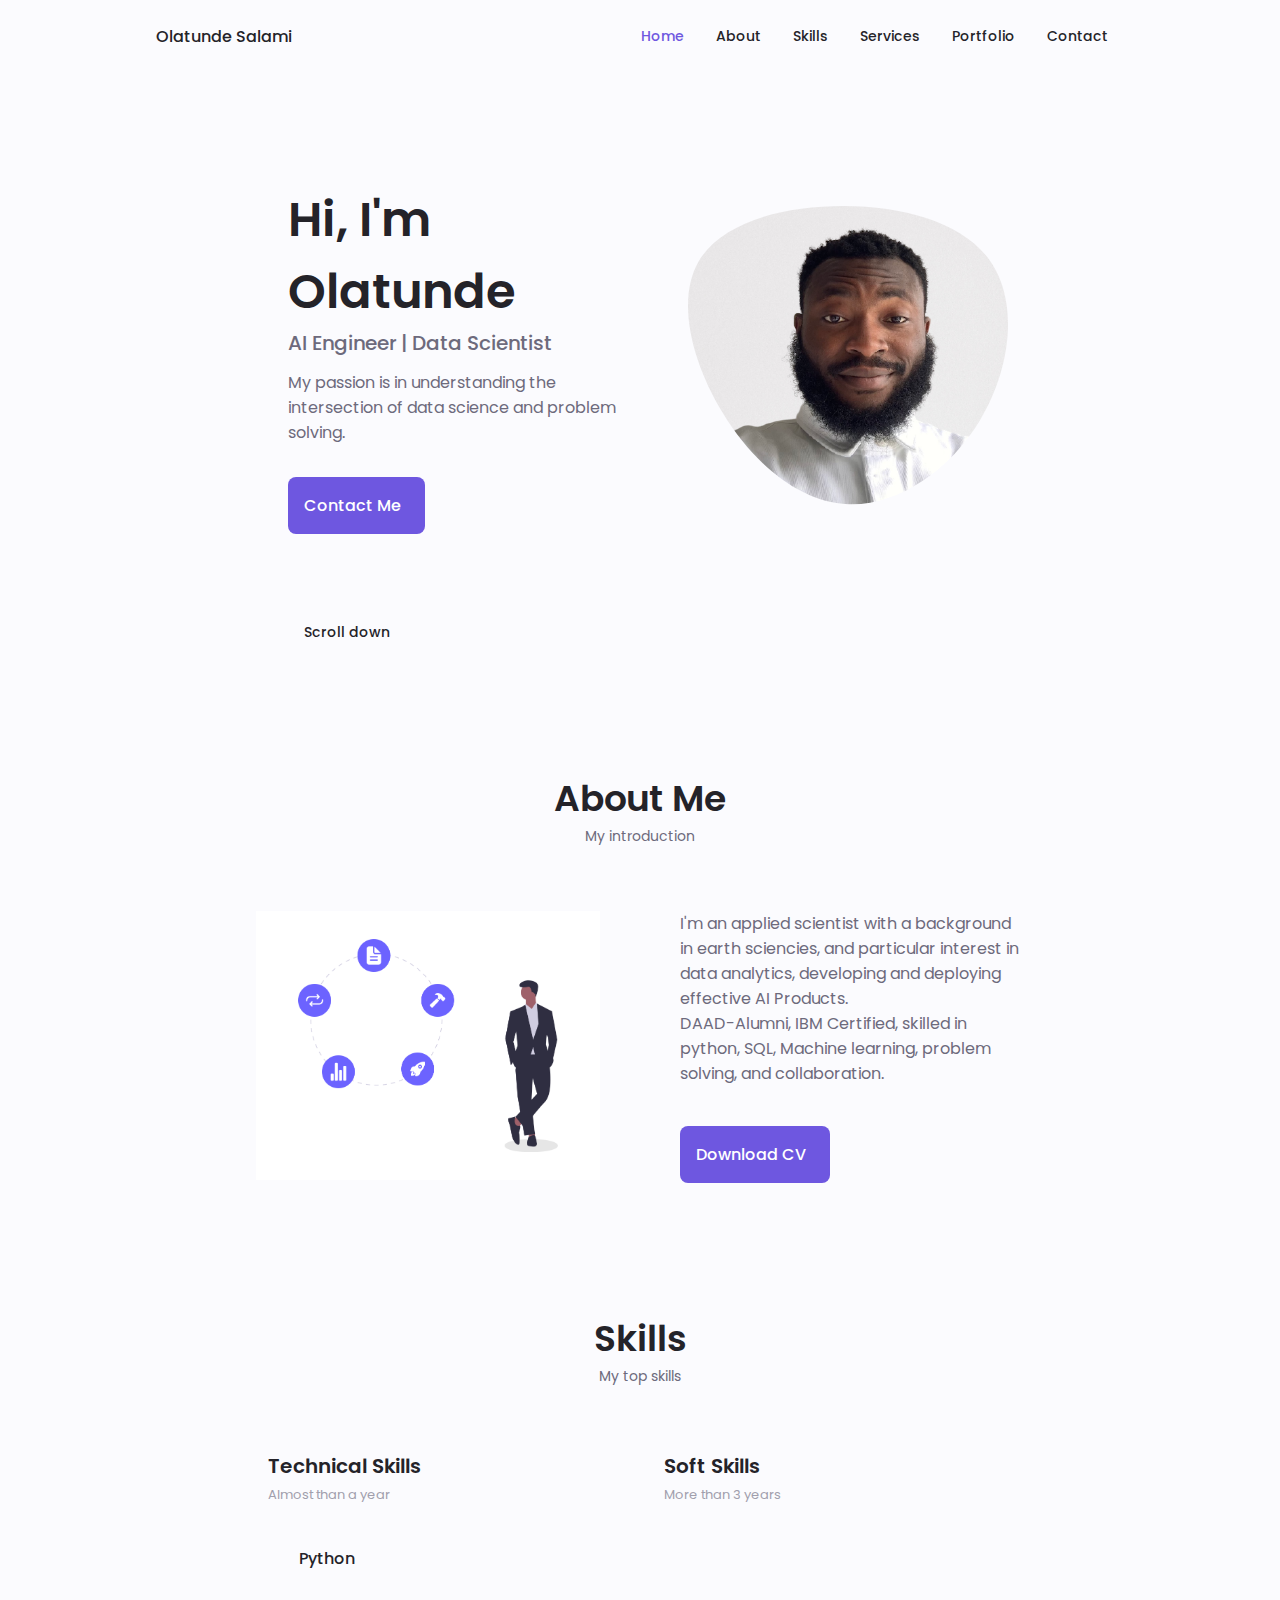
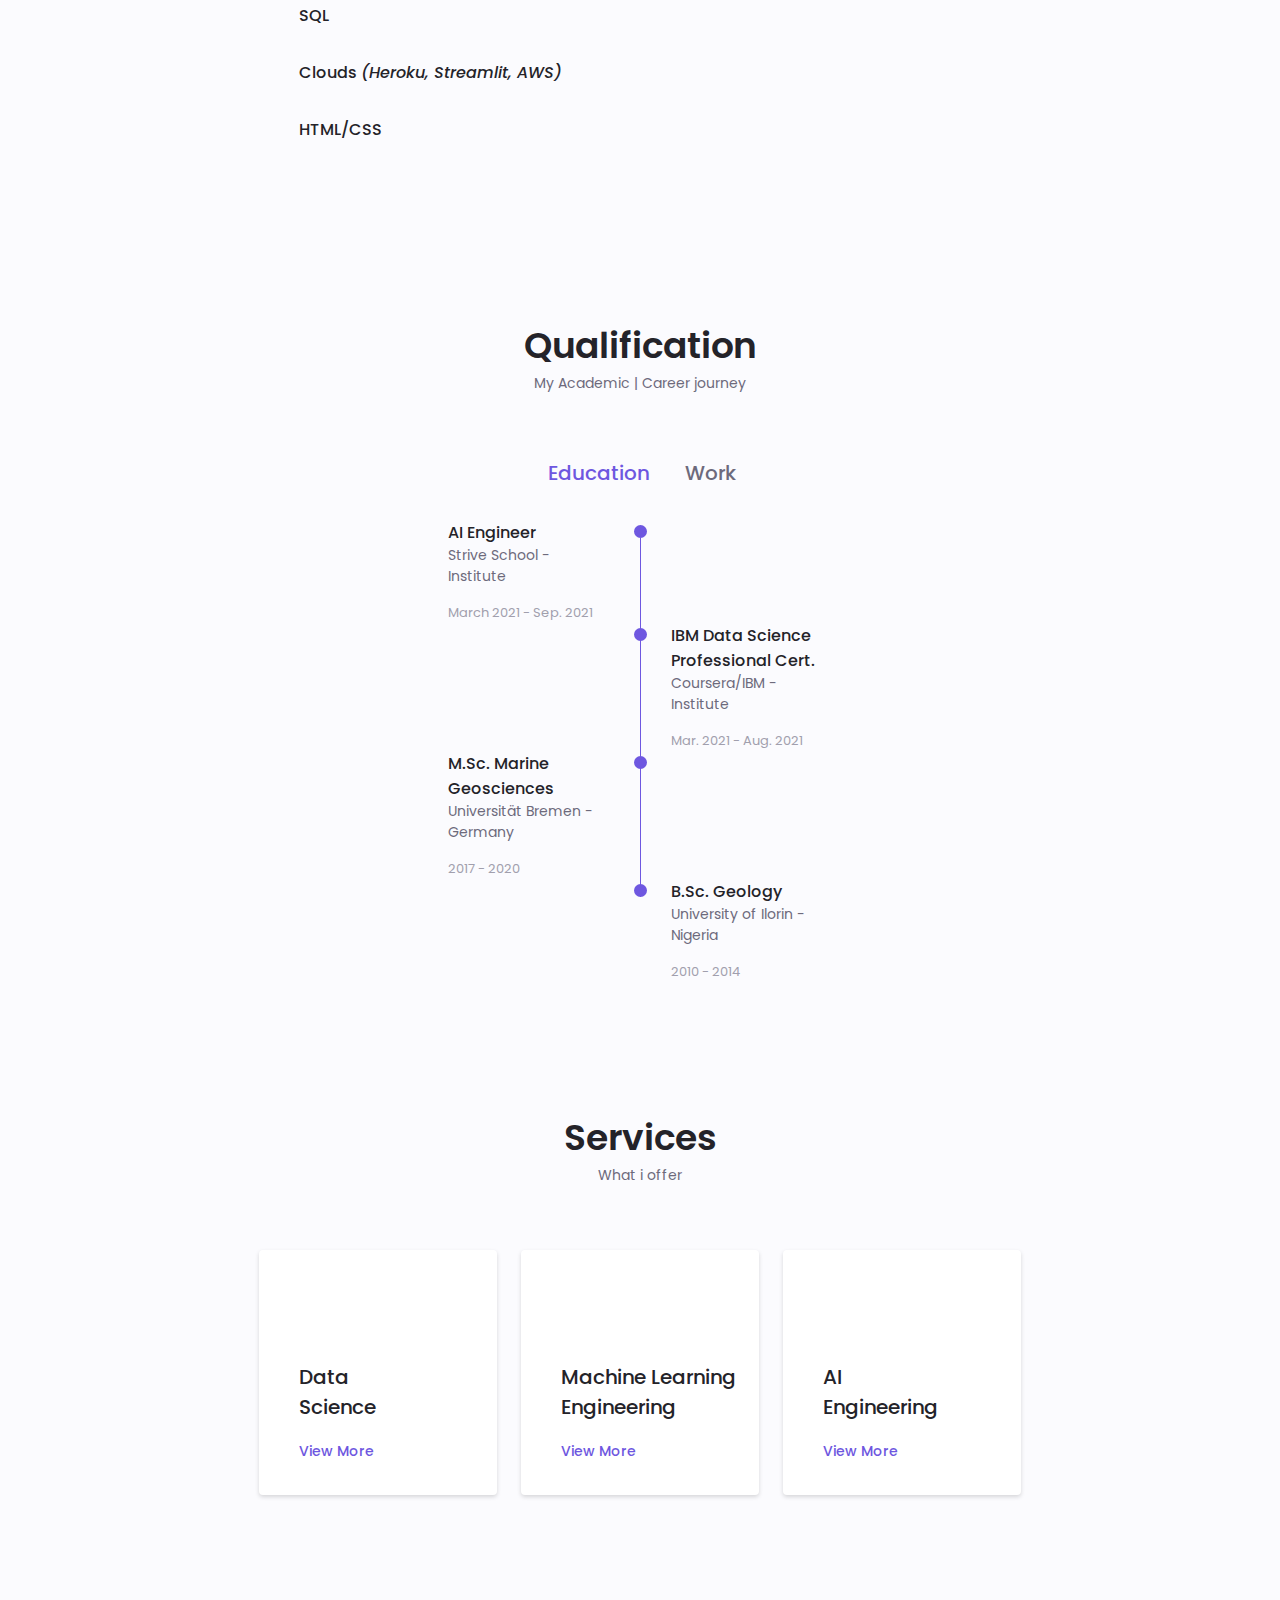
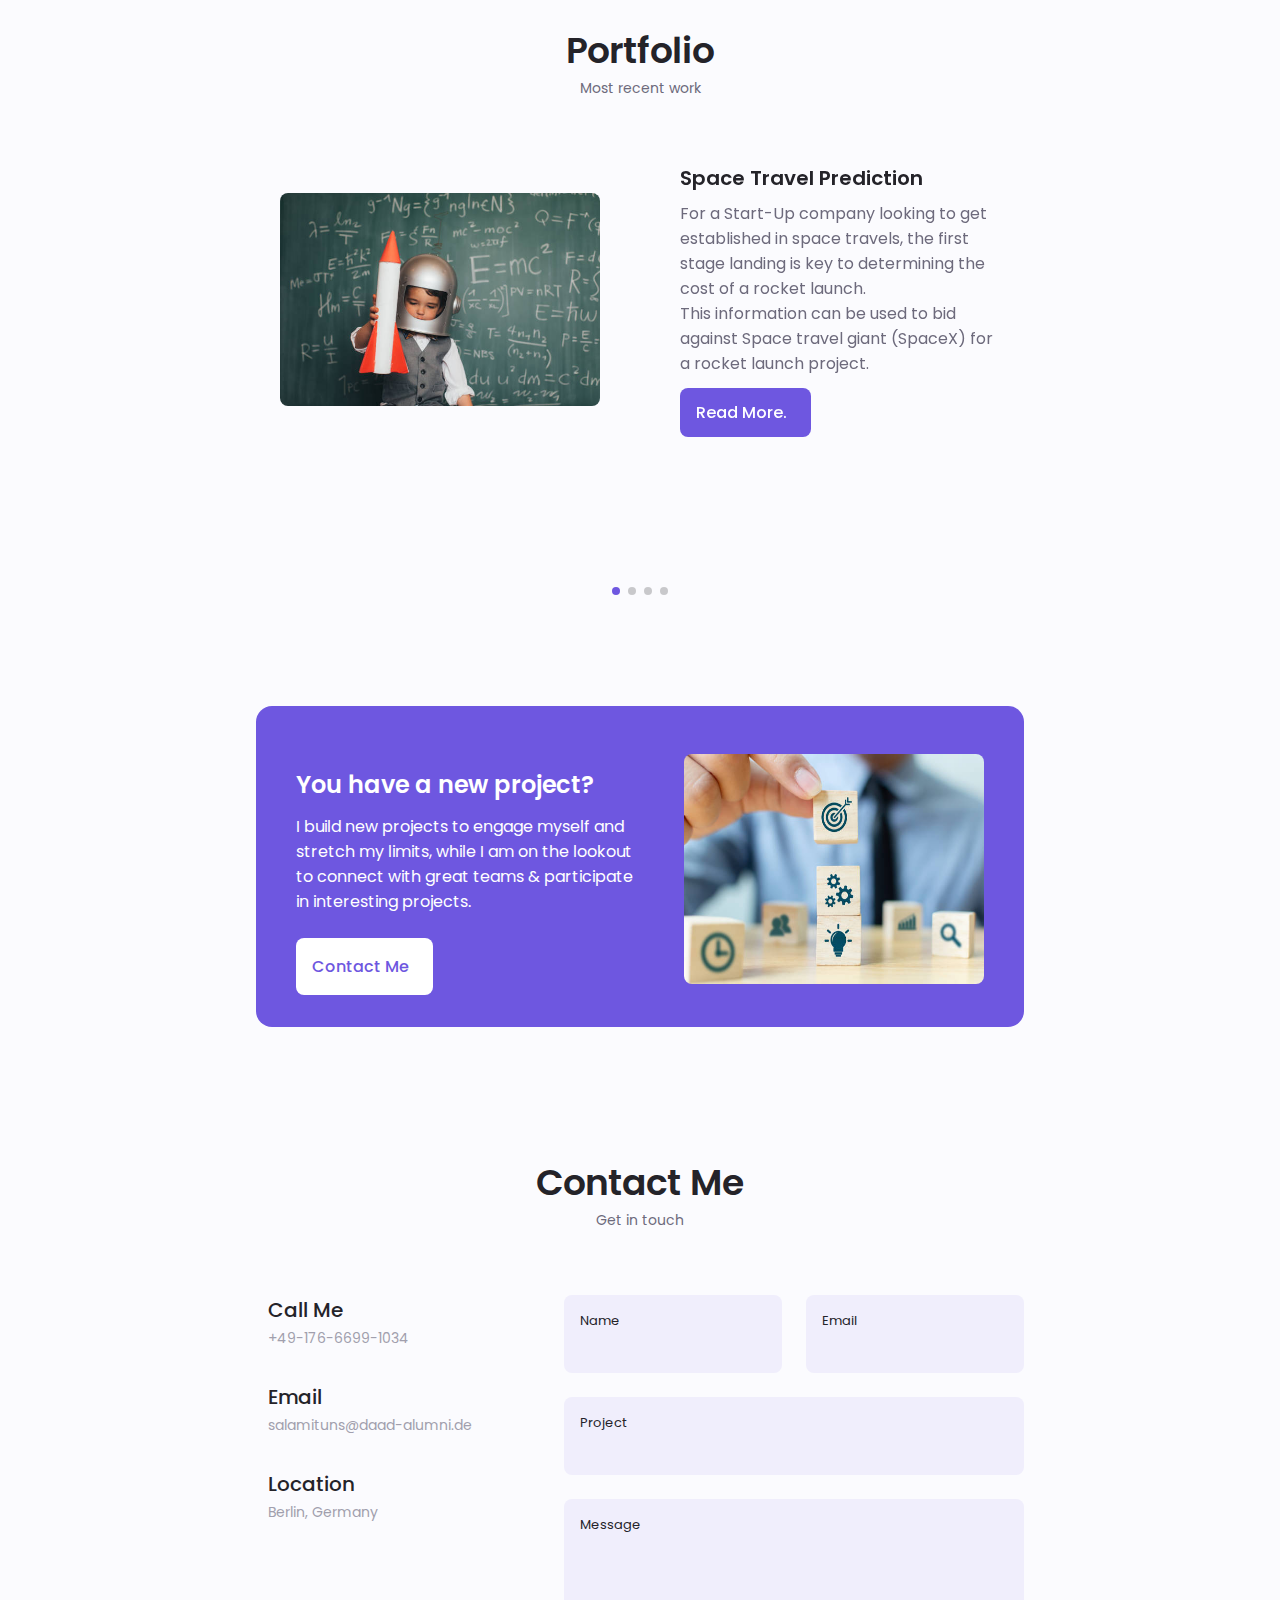
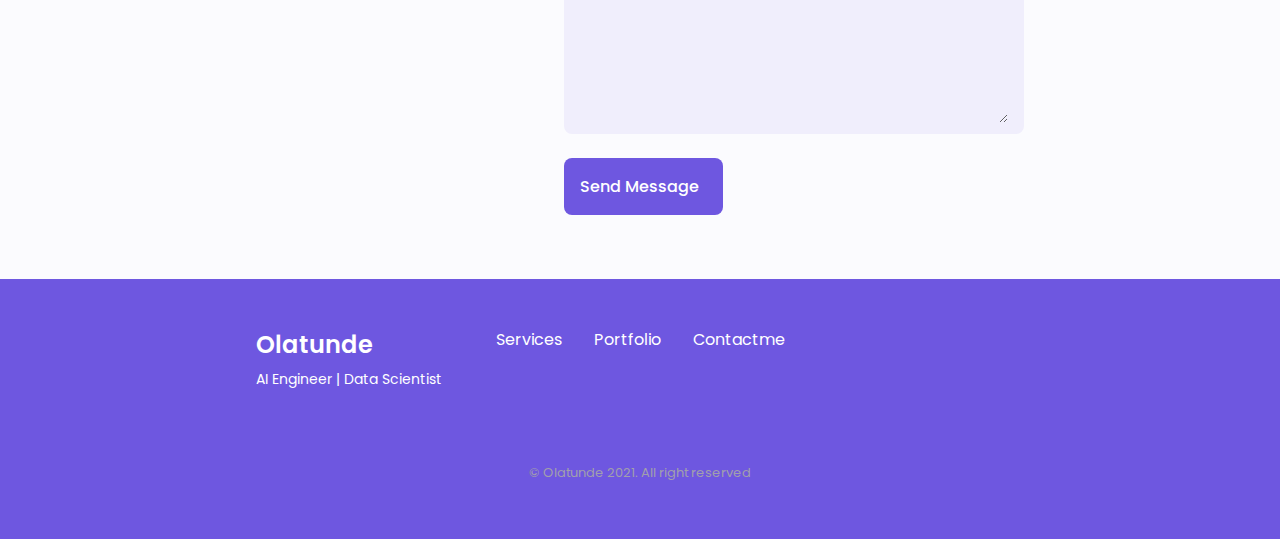
==== index.html @ ade4ea8a "update content" ====
<!DOCTYPE html>
    <html lang="en">
    <head>
        <meta charset="UTF-8">
        <meta name="viewport" content="width=device-width, initial-scale=1.0">

        <!--==================== UNICONS ====================-->
        <link rel="stylesheet" href="https://unicons.iconscout.com/release/v3.0.6/css/line.css">
        
        <!--==================== SWIPER CSS====================-->
        <link rel="stylesheet" href="assets/css/swiper-bundle.min.css">

        <!--==================== CSS ==========-->
        <link rel="stylesheet" href="assets/css/styles.css">

        <title>Olatunde's Portfolio Website</title>
    </head>
    <body>
        <!--==================== HEADER ====================-->
        <header class="header" id="header">
            <nav class="nav container">
                <a href="#" class="nav__logo">Olatunde Salami</a>

                <div class="nav__menu" id="nav-menu">
                    <ul class="nav__list grid">
                        <li class="nav__item">
                            <a href="#home" class="nav__link active-link">
                                <i class="uil uil-estate nav__icon"></i> Home
                            </a>
                        </li>

                        <li class="nav__item">
                            <a href="#about" class="nav__link">
                                <i class="uil uil-user nav__icon"></i> About
                            </a>
                        </li>

                        <li class="nav__item">
                            <a href="#skills" class="nav__link">
                                <i class="uil uil-file-alt nav__icon"></i> Skills
                            </a>
                        </li>

                        <li class="nav__item">
                            <a href="#services" class="nav__link">
                                <i class="uil uil-briefcase-alt nav__icon"></i> Services
                            </a>
                        </li>

                        <li class="nav__item">
                            <a href="#portfolio" class="nav__link">
                                <i class="uil uil-scenery nav__icon"></i> Portfolio
                            </a>
                        </li>

                        <li class="nav__item">
                            <a href="#contact" class="nav__link">
                                <i class="uil uil-message nav__icon"></i> Contact
                            </a>
                        </li>

                    </ul>
                    
                    <i class="uil uil-times nav__close" id="nav-close"></i>
                </div>

                <div class="nav__btns">
                    <!-- Theme change button -->
                    <i class="uil uil-moon change-theme" id="theme-button"></i>

                    <div class="nav__toggle" id="nav-toggle">
                        <i class="uil uil-apps"></i>
                    </div>
                </div>
            </nav>
        </header>

        <!--==================== MAIN ====================-->
        <main class="main">
            <!--==================== HOME ====================-->
            <section class="home section" id="home">
                <div class="home__container container grid">
                    <div class="home__content grid">
                        <div class="home__social">
                            <a href="https://www.linkedin.com/in/olatunde-salami/" target="_blank" class="home__social-icon">
                                <i class="uil uil-linkedin-alt"></i>
                            </a>
    
                            <a href="https://twitter.com/Olatunde_tuns" target="_blank" class="home__social-icon">
                                <i class="uil uil-twitter-alt"></i>                            
                            </a>
    
                            <a href="https://github.com/salamituns" target="_blank" class="home__social-icon">
                                <i class="uil uil-github-alt"></i>                            
                            </a>
                        </div>
    
                        <div class="home__img">
                            <svg class="home__blob" viewBox="0 0 200 187" xmlns="http://www.w3.org/2000/svg" xmlns:xlink="http://www.w3.org/1999/xlink"> 
                                <mask id="mask0" mask-type="alpha">
                                    <path d="M190.312 36.4879C206.582 62.1187 201.309 102.826 182.328 134.186C163.346 165.547 
                                    130.807 187.559 100.226 186.353C69.6454 185.297 41.0228 161.023 21.7403 129.362C2.45775 
                                    97.8511 -7.48481 59.1033 6.67581 34.5279C20.9871 10.1032 59.7028 -0.149132 97.9666 
                                    0.00163737C136.23 0.303176 174.193 10.857 190.312 36.4879Z"/>
                                </mask>
                                <g mask="url(#mask0)">
                                    <path d="M190.312 36.4879C206.582 62.1187 201.309 102.826 182.328 134.186C163.346 
                                    165.547 130.807 187.559 100.226 186.353C69.6454 185.297 41.0228 161.023 21.7403 
                                    129.362C2.45775 97.8511 -7.48481 59.1033 6.67581 34.5279C20.9871 10.1032 59.7028 
                                    -0.149132 97.9666 0.00163737C136.23 0.303176 174.193 10.857 190.312 36.4879Z"/>

                                    <!--==================== 
                                        Insert your image in the Img folder and Change your image |
                                        Center your image with X: horizontal, Y: vertical 
                                    ====================-->
                                    <!-- <image class="home__blob-img" x="12" y="18" href="assets/img/perfil.png"/> -->
                                    <image class="home__blob-img"  xlink:href="assets/img/olatuns2-bg.png" />
                                </g>
                            </svg>
                        </div>

                        <div class="home__data">
                            <h1 class="home__title">Hi, I'm Olatunde</h1>
                            <h3 class="home__subtitle">AI Engineer | Data Scientist</h3>
                            <p class="home__description">My passion is in understanding the intersection of data science and problem solving.</p>
                            <a href="#contact" class="button button--flex">
                                Contact Me <i class="uil uil-message button__icon"></i>
                            </a>
                        </div>
                    </div>

                    
                    <div class="home__scroll">
                        <a href="#about" class="home__scroll-button button--flex">
                            <i class="uil uil-mouse-alt home__scroll-mouse"></i>
                            <span class="home__scroll-name">Scroll down</span>
                            <i class="uil uil-arrow-down home__scroll-arrow"></i>
                        </a>
                    </div>
                </div>
            </section>

            <!--==================== ABOUT ====================-->
            <section class="about section" id="about">
                <h2 class="section__title">About Me</h2>
                <span class="section__subtitle">My introduction</span>

                <div class="about__container container grid">
                    <img src="assets/img/abt3.png" alt="" class=".imagestyle1 { position: relative; top: -3px; }">

                    <div class="about__data" >
                        <p class="about__description">I'm an applied scientist with a background in earth sciencies, and particular interest in data analytics, developing and deploying effective AI Products. <br> DAAD-Alumni, IBM Certified, skilled in python, SQL, Machine learning, problem solving, and collaboration.
                        </p>

                        <!-- <div class="about__info">
                            <div>
                                <span class="about__info-title">2+</span>
                                <span class="about__info-name">Year <br> experience</span>
                            </div>

                            <div>
                                <span class="about__info-title">5+</span>
                                <span class="about__info-name">Completed <br> projects</span>
                            </div>

                            <div>
                                <span class="about__info-title">2</span>
                                <span class="about__info-name">Companies <br> worked</span>
                            </div>
                        </div> -->

                        <div class="about__buttons">
                            <!--==================== add my CV ====================-->
                            <a download="" href="assets/pdf/myResume.pdf" class="button button--flex">
                                Download CV <i class="uil uil-download-alt button__icon"></i>
                            </a>
                        </div>
                    </div>
                </div>
            </section>

            <!--==================== SKILLS ====================-->
            <section class="skills section" id="skills">
                <h2 class="section__title">Skills</h2>
                <span class="section__subtitle">My top skills</span>

                <div class="skills__container container grid">
                    <div>
                        <!--=============== SKILLS 1 ===============-->
                        <div class="skills__content skills__open">
                            <div class="skills__header">
                                <i class="uil uil-brackets-curly skills__icon"></i>
    
                                <div>
                                    <h1 class="skills__title">Technical Skills</h1>
                                    <span class="skills__subtitle">Almost than a year</span>
                                </div>
    
                                <i class="uil uil-angle-down skills__arrow"></i>
                            </div>
    
                            <div class="skills__list grid">
                                <div class="skills__data">
                                    <div class="skills__titles">
                                        <h3 class="skills__name">Python </h3>
                                        <span class="skills__number"></span>
                                    </div>
                                    <!-- <div class="skills__bar">
                                        <span class="skills__percentage skills__html"></span>
                                    </div> -->
                                </div>
    
                                <div class="skills__data">
                                    <div class="skills__titles">
                                        <h3 class="skills__name">SQL</h3>
                                        <span class="skills__number"></span>
                                    </div>
                                    <!-- <div class="skills__bar">
                                        <span class="skills__percentage skills__css"></span>
                                    </div> -->
                                </div>
    
                                <div class="skills__data">
                                    <div class="skills__titles">
                                        <h3 class="skills__name">Clouds <i>(Heroku, Streamlit, AWS)</i> </h3>
                                        <span class="skills__number"></span>
                                    </div>
                                    <!-- <div class="skills__bar">
                                        <span class="skills__percentage skills__js"></span>
                                    </div> -->
                                </div>
    
                                <div class="skills__data">
                                    <div class="skills__titles">
                                        <h3 class="skills__name">HTML/CSS</h3>
                                        <span class="skills__number"></span>
                                    </div>
                                    <!-- <div class="skills__bar">
                                        <span class="skills__percentage skills__react"></span>
                                    </div> -->
                                </div>
                            </div>
                        </div>
                        
                        <!--=============== SKILLS 2 ===============-->
                        <!-- <div class="skills__content skills__close">
                            <div class="skills__header">
                                <i class="uil uil-server-network skills__icon"></i>
    
                                <div>
                                    <h1 class="skills__title">Hard Skills</h1>
                                    <span class="skills__subtitle">More than a year</span>
                                </div>
    
                                <i class="uil uil-angle-down skills__arrow"></i>
                            </div>
    
                            <div class="skills__list grid">
                                <div class="skills__data">
                                    <div class="skills__titles">
                                        <h3 class="skills__name">Data Analysis</h3>
                                        <span class="skills__number"></span>
                                    </div> -->
                                    <!-- <div class="skills__bar">
                                        <span class="skills__percentage skills__php"></span>
                                    </div> -->
                                <!-- </div>
    
                                <div class="skills__data">
                                    <div class="skills__titles">
                                        <h3 class="skills__name">Data Visualization</h3>
                                        <span class="skills__number"></span>
                                    </div> -->
                                    <!-- <div class="skills__bar">
                                        <span class="skills__percentage skills__node"></span>
                                    </div> -->
                                <!-- </div>
    
                                <div class="skills__data">
                                    <div class="skills__titles">
                                        <h3 class="skills__name">Statistics</h3>
                                        <span class="skills__number"></span>
                                    </div> -->
                                    <!-- <div class="skills__bar">
                                        <span class="skills__percentage skills__firebase"></span>
                                    </div> -->
                                <!-- </div> -->

                                <!-- <div class="skills__data">
                                    <div class="skills__titles">
                                        <h3 class="skills__name">Presentation</h3>
                                        <span class="skills__number"></span>
                                    </div>
                                    <div class="skills__bar">
                                        <span class="skills__percentage skills__firebase"></span>
                                    </div>
                                </div> -->
    
                                <!-- <div class="skills__data">
                                    <div class="skills__titles">
                                        <h3 class="skills__name">Presentation</h3>
                                        <span class="skills__number"></span>
                                    </div> -->
                                    <!-- <div class="skills__bar">
                                        <span class="skills__percentage skills__python"></span>
                                    </div> -->
                                <!-- </div>
                            </div>
                        </div> -->
                    </div>

                    <div>
                        <!--=============== SKILLS 3 ===============-->
                        <div class="skills__content skills__close">
                            <div class="skills__header">
                                <i class="uil uil-swatchbook skills__icon"></i>
    
                                <div>
                                    <h1 class="skills__title">Soft Skills</h1>
                                    <span class="skills__subtitle">More than 3 years</span>
                                </div>
    
                                <i class="uil uil-angle-down skills__arrow"></i>
                            </div>
    
                            <div class="skills__list grid">
                                <div class="skills__data">
                                    <div class="skills__titles">
                                        <h3 class="skills__name">Communication</h3>
                                        <span class="skills__number"></span>
                                    </div>
                                    <!-- <div class="skills__bar">
                                        <span class="skills__percentage skills__figma"></span>
                                    </div> -->
                                </div>
    
                                <div class="skills__data">
                                    <div class="skills__titles">
                                        <h3 class="skills__name">Collaboration</h3>
                                        <span class="skills__number"></span>
                                    </div>
                                    <!-- <div class="skills__bar">
                                        <span class="skills__percentage skills__sketch"></span>
                                    </div> -->
                                </div>
    
                                <div class="skills__data">
                                    <div class="skills__titles">
                                        <h3 class="skills__name">Problem solving</h3>
                                        <span class="skills__number"></span>
                                    </div>
                                    <!-- <div class="skills__bar">
                                        <span class="skills__percentage skills__photoshop"></span>
                                    </div> -->
                                </div>

                                <div class="skills__data">
                                    <div class="skills__titles">
                                        <h3 class="skills__name">Presentation</h3>
                                        <span class="skills__number"></span>
                                    </div>
                                </div>
                            </div>
                        </div>
                    </div>
                </div>
            </section>

            <!--==================== QUALIFICATION ====================-->
            <section class="qualification section">
                <h2 class="section__title">Qualification</h2>
                <span class="section__subtitle">My Academic | Career journey</span>

                <div class="qualification__container container">
                    <div class="qualification__tabs">
                        <div class="qualification__button button--flex qualification__active" data-target="#education">
                            <i class="uil uil-graduation-cap qualification__icon"></i>
                            Education
                        </div>

                        <div class="qualification__button button--flex" data-target="#work">
                            <i class="uil uil-briefcase-alt qualification__icon"></i>
                            Work
                        </div>                      
                    </div>

                    <div class="qualification__sections">
                        <!--=============== QUALIFICATION CONTENT 1 ===============-->
                        <div class="qualification__content qualification__active" data-content id="education">
                            <!--=============== QUALIFICATION 1 ===============-->
                            <div class="qualification__data">
                                <div>
                                    <h3 class="qualification__title">AI Engineer</h3>
                                    <span class="qualification__subtitle">Strive School - Institute</span>
                                    <div class="qualification__calendar">
                                        <i class="uil uil-calendar-alt"></i>
                                        March 2021 - Sep. 2021
                                    </div>
                                </div>
    
                                <div>
                                    <span class="qualification__rounder"></span>
                                    <span class="qualification__line"></span>
                                </div>
                            </div>
                            
                            <!--=============== QUALIFICATION 2 ===============-->
                            <div class="qualification__data">                                 
                                <div></div>

                                <div>
                                    <span class="qualification__rounder"></span>
                                    <span class="qualification__line"></span>
                                </div>
                                
                                <div>
                                    <h3 class="qualification__title">IBM Data Science Professional Cert.</h3>
                                    <span class="qualification__subtitle">Coursera/IBM - Institute</span>
                                    <div class="qualification__calendar">
                                        <i class="uil uil-calendar-alt"></i>
                                        Mar. 2021 - Aug. 2021
                                    </div>
                                </div>
                            </div>
    
                            <!--=============== QUALIFICATION 3 ===============-->
                            <div class="qualification__data">
                                <div>
                                    <h3 class="qualification__title">M.Sc. Marine Geosciences</h3>
                                    <span class="qualification__subtitle">Universität Bremen - Germany</span>
                                    <div class="qualification__calendar">
                                        <i class="uil uil-calendar-alt"></i>
                                        2017 - 2020
                                    </div>
                                </div>
    
                                <div>
                                    <span class="qualification__rounder"></span>
                                    <span class="qualification__line"></span>
                                </div>
                            </div>
    
                            <!--=============== QUALIFICATION 4 ===============-->
                            <div class="qualification__data">
                                <div></div>
                                
                                <div>
                                    <span class="qualification__rounder"></span>
                                    <!-- <span class="qualification__line"></span> -->
                                </div>

                                <div>
                                    <h3 class="qualification__title">B.Sc. Geology</h3>
                                    <span class="qualification__subtitle">University of Ilorin - Nigeria</span>
                                    <div class="qualification__calendar">
                                        <i class="uil uil-calendar-alt"></i>
                                        2010 - 2014
                                    </div>
                                </div>
                            </div>
                        </div>
    
                        <!--=============== QUALIFICATION CONTENT 2 ===============-->
                        <div class="qualification__content" data-content id="work">
                            <!--=============== QUALIFICATION 1 ===============-->
                            <div class="qualification__data">
                                <div>
                                    <h3 class="qualification__title">AI Engineer</h3>
                                    <span class="qualification__subtitle">Strive School - Berlin</span>
                                    <div class="qualification__calendar">
                                        <i class="uil uil-calendar-alt"></i>
                                        2021-2021
                                    </div>
                                </div>
    
                                <div>
                                    <span class="qualification__rounder"></span>
                                    <span class="qualification__line"></span>
                                </div>
                            </div>
                            
                            <!--=============== QUALIFICATION 2 ===============-->
                            <div class="qualification__data">
                                <div></div>
    
                                <div class="qualification__time">
                                    <span class="qualification__rounder"></span>
                                    <span class="qualification__line"></span>
                                </div>

                                <div>
                                    <h3 class="qualification__title">Data Analyst (Subsurface) </h3>
                                    <span class="qualification__subtitle">Technologie GmbH - Germany</span>
                                    <div class="qualification__calendar">
                                        <i class="uil uil-calendar-alt"></i>
                                        2018-2020
                                    </div>
                                </div>
                            </div>
                            <!--=============== QUALIFICATION 3 ===============-->
                            <div class="qualification__data">
                                <div>
                                    <h3 class="qualification__title">Data Scientist (Seismic & Well logging)</h3>
                                    <span class="qualification__subtitle">Hansol Geonetworks- Nigeria</span>
                                    <div class="qualification__calendar">
                                        <i class="uil uil-calendar-alt"></i>
                                        2015-2017
                                    </div>
                                </div>
                                <div>
                                    <span class="qualification__rounder"></span>
                                    <!-- <span class="qualification__line"></span> -->
                                </div>
                            </div>
                            <!--=============== QUALIFICATION 4 ===============-->
                            <!-- <div class="qualification__data">
                                <div></div>

                                <div class="qualification__time">
                                    <span class="qualification__rounder"></span>
                                    <span class="qualification__line"></span>
                                </div>
                                <div>
                                    <h3 class="qualification__title">Subsurface Analyst</h3>
                                    <span class="qualification__subtitle">Hansol Geonetworks - Nigeria</span>
                                    <div class="qualification__calendar">
                                        <i class="uil uil-calendar-alt"></i>
                                        2015-2017
                                    </div>
                                </div>
                            </div> -->
                        </div>
                    </div>
                </div>
            </section>

            <!--==================== SERVICES ====================-->
            <section class="services section" id="services">
                <h2 class="section__title">Services</h2>
                <span class="section__subtitle">What i offer</span>

                <div class="services__container container grid">
                    <!--=============== SERVICES 1 ===============-->
                    <div class="services__content">
                        <div>
                            <i class="uil uil-web-grid services__icon"></i>
                            <h3 class="services__title">Data <br> Science</h3>
                        </div>
                        <span class="button button--flex button--small button--link services__button">
                            View More 
                            <i class="uil uil-arrow-right button__icon"></i>
                        </span>

                        <div class="services__modal">
                            <div class="services__modal-content">
                                <h4 class="services__modal-title">Data Science</h4>
                                <i class="uil uil-times services__modal-close"></i>
    
                                <ul class="services__modal-services grid">
                                    <li class="services__modal-service">
                                        <i class="uil uil-check-circle services__modal-icon"></i>
                                        <p>I extract data from multiple sources.</p>
                                    </li>
                                    <li class="services__modal-service">
                                        <i class="uil uil-check-circle services__modal-icon"></i>
                                        <p>Sift and analyse data from multiple angles.</p>
                                    </li>
                                    <li class="services__modal-service">
                                        <i class="uil uil-check-circle services__modal-icon"></i>
                                        <p>Look for trends that highlight problems or opportunities.</p>
                                    </li>
                                    <li class="services__modal-service">
                                        <i class="uil uil-check-circle services__modal-icon"></i>
                                        <p>Communicate important information and make recommendation to stakeholders.</p>
                                    </li>
                                </ul>
                            </div>
                        </div>
                    </div>

                    <!--=============== SERVICES 2 ===============-->
                    <div class="services__content">
                        <div>
                            <i class="uil uil-arrow services__icon"></i>
                            <h3 class="services__title">Machine Learning <br> Engineering</h3>
                        </div>

                        <span class="button button--flex button--small button--link services__button">
                            View More 
                            <i class="uil uil-arrow-right button__icon"></i>
                        </span>

                        <div class="services__modal">
                            <div class="services__modal-content">
                                <h4 class="services__modal-title">Machine Learning <br> Engineering</h4>
                                <i class="uil uil-times services__modal-close"></i>
    
                                <ul class="services__modal-services grid">
                                    <li class="services__modal-service">
                                        <i class="uil uil-check-circle services__modal-icon"></i>
                                        <p>I Use predictive modeling to increase and optimize customer experiences.</p>
                                    </li>
                                    <li class="services__modal-service">
                                        <i class="uil uil-check-circle services__modal-icon"></i>
                                        <p>Develop company testing framework and test model quality.</p>
                                    </li>
                                    <!-- <li class="services__modal-service">
                                        <i class="uil uil-check-circle services__modal-icon"></i>
                                        <p>Assess the effectiveness and accuracy of new data sources and data gathering techniques.</p>
                                    </li>-->
                                    <li class="services__modal-service">
                                        <i class="uil uil-check-circle services__modal-icon"></i>
                                        <p>Develop custom data models and algorithms to apply to data sets.</p>
                                    </li>
                                </ul>
                            </div>
                        </div>
                    </div>

                    <!--=============== SERVICES 3 ===============-->
                    <div class="services__content">
                        <div>
                            <i class="uil uil-pen services__icon"></i>
                            <h3 class="services__title">AI <br> Engineering</h3>
                        </div>

                        <span class="button button--flex button--small button--link services__button">
                            View More 
                            <i class="uil uil-arrow-right button__icon"></i>
                        </span>

                        <div class="services__modal">
                            <div class="services__modal-content">
                                <h4 class="services__modal-title">AI Engineering </h4>
                                <i class="uil uil-times services__modal-close"></i>
    
                                <ul class="services__modal-services grid">
                                    <li class="services__modal-service">
                                        <i class="uil uil-check-circle services__modal-icon"></i>
                                        <p>I Work with stakeholders to identify opportunities for leveraging company data.</p>
                                        
                                    </li>
                                    <li class="services__modal-service">
                                        <i class="uil uil-check-circle services__modal-icon"></i>
                                        <p>Analyze data and enable predictive analysis to drive optimization and improvement of product development.</p>
                                    </li>
                                    <li class="services__modal-service">
                                        <i class="uil uil-check-circle services__modal-icon"></i>
                                        <p>Coordinate with different functional teams to implement models and monitor outcomes.</p>
                                    </li>
                                    <li class="services__modal-service">
                                        <i class="uil uil-check-circle services__modal-icon"></i>
                                        <p>Develop processes and tools to monitor and analyze model performance and data accuracy.</p>
                                    </li>
                                </ul>
                            </div>
                        </div>
                    </div>
                </div>
            </section>

            <!--==================== PORTFOLIO ====================-->
            <section class="portfolio section" id="portfolio">
                <h2 class="section__title">Portfolio</h2>
                <span class="section__subtitle">Most recent work</span>

                <div class="portfolio__container container swiper-container">
                    <div class="swiper-wrapper">

                        <!--=============== PORTFOLIO 1 ===============-->
                        <div class="portfolio__content grid swiper-slide">
                            <img src="assets/img/rocket_launch.jpeg" alt="" class="portfolio__img">
                        
                            <div class="portfolio__data">
                                <h3 class="portfolio__title">Space Travel Prediction</h3>
                                <p class="portfolio__description">For a Start-Up company looking to get established in space travels, the first stage landing is key to determining the cost of a rocket launch. <br> This information can be used to bid against Space travel giant (SpaceX) for a rocket launch project.</p>
                                <a href="https://bit.ly/3zq24GU" target="_blank" class="button button--flex button--small portfolio__button">
                                    Read More.
                                    <i class="uil uil-arrow-right button__icon"></i>
                                </a>
                            </div>
                        </div>

                        <!--=============== PORTFOLIO 2 ===============-->
                        <!-- <div class="portfolio__content grid swiper-slide">
                            <img src="assets/img/cryptotrack.jpeg" alt="" class="portfolio__img">
    
                            <div class="portfolio__data">
                                <h3 class="portfolio__title">Crypto Tracker</h3>
                                <p class="portfolio__description">Web application that tracks the best and worst performing Crypto-currencies within a specified timeframe.</p>
                                <a href="https://bit.ly/2URvRsH" target="_blank" class="button button--flex button--small portfolio__button">
                                    Demo
                                    <i class="uil uil-arrow-right button__icon"></i>
                                </a>
                            </div>
                        </div> -->

                        <!--=============== PORTFOLIO 2 ===============-->
                        <div class="portfolio__content grid swiper-slide">
                            <img src="assets/img/signlanguage.jpeg" alt="" class="portfolio__img">
    
                            <div class="portfolio__data">
                                <h3 class="portfolio__title">Gesture-to-test</h3>
                                <p class="portfolio__description">A gesture-to-text web application.</p>
                                <a href="https://sites.google.com/view/ainteractive/home" target="_blank" class="button button--flex button--small portfolio__button">
                                    Demo
                                    <i class="uil uil-arrow-right button__icon"></i>
                                </a>
                            </div>
                        </div>

                        <!--=============== PORTFOLIO 2 ===============-->
                        <div class="portfolio__content grid swiper-slide">
                            <img src="assets/img/stopsignclassifier.png" alt="" class="portfolio__img">
                        
                            <div class="portfolio__data">
                                <h3 class="portfolio__title">Stop sign Classification Webapp</h3>
                                <p class="portfolio__description">A computer vision Classifier model webapp that identifies road traffic signs (Stop sign or Not), which could be rightly integrated in a self-driving car project. 
                                </p>
                                <p><i>Tech Stack: Python, OpenCV, Pytorch.</i> </p> <br>
                                <a href="https://bit.ly/2WlhNZa" target="_blank" class="button button--flex button--small portfolio__button">
                                    Demo
                                    <i class="uil uil-arrow-right button__icon"></i>
                                </a>
                            </div>
                        </div>
    
                        <!--=============== PORTFOLIO 3 ===============-
                        <div class="portfolio__content grid swiper-slide">
                            <img src="assets/img/signlanguage.jpeg" alt="" class="portfolio__img">
    
                            <div class="portfolio__data">
                                <h3 class="portfolio__title">Sign Language Detection</h3>
                                <p class="portfolio__description">A computer vison model designed on OpenCV and trained on Tensorflow that detects and prints out sign languages.</p>
                                <a href="#" class="button button--flex button--small portfolio__button">
                                    Demo
                                    <i class="uil uil-arrow-right button__icon"></i>
                                </a>
                            </div>
                        </div>-->
    
                        <!--=============== PORTFOLIO 4 ===============-->
                        <div class="portfolio__content grid swiper-slide">
                            <img src="assets/img/onlinestore.jpeg" alt="" class="portfolio__img">
    
                            <div class="portfolio__data">
                                <h3 class="portfolio__title">Online store</h3>
                                <p class="portfolio__description">A Website that is essentially built on Html & CSS, and adaptable to all devices.</p>
                                <p><i>Tech Stack: Html, CSS, Bootstrap, Heroku.</i></p> <br>
                                <a href="https://codedkids-a4b9a.web.app" target="_blank" class="button button--flex button--small portfolio__button">
                                    Demo
                                    <i class="uil uil-arrow-right button__icon"></i>
                                </a>
                            </div>
                        </div>
                    </div>

                    <div class="swiper-button-next">
                        <i class="uil uil-angle-right-b swiper-portfolio-icon"></i>
                    </div>
                    <div class="swiper-button-prev">
                        <i class="uil uil-angle-left-b swiper-portfolio-icon"></i>
                    </div>

                    <div class="swiper-pagination"></div>
                </div>
            </section>

            <!--==================== PROJECT IN MIND ====================-->
            <section class="project section">
                <div class="project__bg">
                    <div class="project__container container grid">
                        <div class="project__data">
                            <h2 class="project__title">You have a new project?</h2>
                            <p class="project__description">I build new projects to engage myself and stretch my limits, while I am on the lookout to connect with great teams & participate in interesting projects.</p>
                            <a href="#contact" class="button button--flex button--white">
                                Contact Me
                                <i class="uil uil-message button__icon"></i>
                            </a>
                        </div>
    
                        <img src="assets/img/pics.jpeg" alt="" class="project__img">
                    </div>
                </div>
            </section>

            <!--==================== TESTIMONIAL ====================-->
            <!--<section class="testimonial section">
                <!--<h2 class="section__title">Testimonial</h2>
                <span class="section__subtitle">My client saying</span>

                <div class="testimonial__container container swiper-container">
                    <div class="swiper-wrapper">
                        <!--=============== TESTIMONIAL 1 ===============
                        <div class="testimonial__content swiper-slide">
                            <div class="testimonial__data">
                                <div class="testimonial__header">
                                    <img src="assets/img/testimonial1.jpg" alt="" class="testimonial__img">
        
                                    <div>
                                        <h3 class="testimonial__name">Samanta Smith</h3>
                                        <span class="testimonial__client">Client</span>
                                    </div>
                                </div>
    
                                <div>
                                    <i class="uil uil-star testimonial__icon-star"></i>
                                    <i class="uil uil-star testimonial__icon-star"></i>
                                    <i class="uil uil-star testimonial__icon-star"></i>
                                    <i class="uil uil-star testimonial__icon-star"></i>
                                    <i class="uil uil-star testimonial__icon-star"></i>
                                </div>
                            </div>
    
                            <p class="testimonial__description">I am quite impressed with the quality of his work, he's quite vast and reliable too.
                            </p>
                        </div>-->
    
                        <!--=============== TESTIMONIAL 2 ===============
                        <div class="testimonial__content swiper-slide">
                            <div class="testimonial__data">
                                <div class="testimonial__header">
                                    <img src="assets/img/testimonial2.jpg" alt="" class="testimonial__img">
        
                                    <div>
                                        <h3 class="testimonial__name">Tobia Rimade</h3>
                                        <span class="testimonial__client">Client</span>
                                    </div>
                                </div>
    
                                <div>
                                    <i class="uil uil-star testimonial__icon-star"></i>
                                    <i class="uil uil-star testimonial__icon-star"></i>
                                    <i class="uil uil-star testimonial__icon-star"></i>
                                    <i class="uil uil-star testimonial__icon-star"></i>
                                    <i class="uil uil-star testimonial__icon-star"></i>
                                </div>
                            </div>
    
                            <p class="testimonial__description">He is very hardworking, 
                                well organised, and delivers on time.  
                            </p>
                        </div>-->
    
                        <!--=============== TESTIMONIAL 3 ===============
                        <div class="testimonial__content swiper-slide">
                            <div class="testimonial__data">
                                <div class="testimonial__header">
                                    <img src="assets/img/testimonial3.jpg" alt="" class="testimonial__img">
        
                                    <div>
                                        <h3 class="testimonial__name">Ayoze Harris</h3>
                                        <span class="testimonial__client">Client</span>
                                    </div>
                                </div>
    
                                <div>
                                    <i class="uil uil-star testimonial__icon-star"></i>
                                    <i class="uil uil-star testimonial__icon-star"></i>
                                    <i class="uil uil-star testimonial__icon-star"></i>
                                    <i class="uil uil-star testimonial__icon-star"></i>
                                    <i class="uil uil-star testimonial__icon-star"></i>
                                </div>
                            </div>
    
                            <p class="testimonial__description">I like that he is committed and true to his passion. He's hardworking and gets things done with little or no supervision.
                            </p>
                        </div>-->
                 <!--    </div>
                    <div class="swiper-pagination swiper-pagination-testimonial"></div>
                </div>
            </section> -->

            <!--==================== CONTACT ME ====================-->
            <section class="contact section" id="contact">
                <h2 class="section__title">Contact Me</h2>
                <span class="section__subtitle">Get in touch</span>

                <div class="contact__container container grid">
                    <div>
                        <div class="contact__information">
                            <i class="uil uil-phone contact__icon"></i>
                            <div>
                                <h3 class="contact__title">Call Me</h3>
                                <span class="contact__subtitle">+49-176-6699-1034</span>
                            </div>
                        </div>

                        <div class="contact__information">
                            <i class="uil uil-envelope contact__icon"></i>
                            <div>
                                <h3 class="contact__title">Email</h3>
                                <span class="contact__subtitle">salamituns@daad-alumni.de</span>
                            </div>
                        </div>

                        <div class="contact__information">
                            <i class="uil uil-map-marker contact__icon"></i>
                            <div>
                                <h3 class="contact__title">Location</h3>
                                <span class="contact__subtitle">Berlin, Germany</span>
                            </div>
                        </div>
                    </div>

                    <form action="" class="contact__form grid">
                        <div class="contact__inputs grid">
                            <div class="contact__content">
                                <label for="" class="contact__label">Name</label>
                                <input type="text" class="contact__input">
                            </div>
                            <div class="contact__content">
                                <label for="" class="contact__label">Email</label>
                                <input type="email" class="contact__input">
                            </div>
                        </div>
                        <div class="contact__content">
                            <label for="" class="contact__label">Project</label>
                            <input type="text" class="contact__input">
                        </div>
                        <div class="contact__content">
                            <label for="" class="contact__label">Message</label>
                            <textarea name="" id="" cols="0" rows="7" class="contact__input"></textarea>
                        </div>
                        
                        <div>
                            <a href="#" class="button button--flex">
                                Send Message
                                <i class="uil uil-message button__icon"></i>
                            </a>
                        </div>
                    </form>
                </div>

            </section>
        </main>

        <!--==================== FOOTER ====================-->
        <footer class="footer">
            <div class="footer__bg">
                <div class="footer__container container grid">
                    <div>
                        <h1 class="footer__title">Olatunde</h1>
                        <span class="footer__subtitle">AI Engineer | Data Scientist</span>
                    </div>

                    <ul class="footer__links">
                        <li>
                            <a href="#services" class="footer__link">Services</a>
                        </li>
                        <li>
                            <a href="#portfolio" class="footer__link">Portfolio</a>
                        </li>
                        <li>
                            <a href="#contact" class="footer__link">Contactme</a>
                        </li>
                    </ul>

                    <div class="footer__socials">
                        <a href="https://www.linkedin.com/in/olatunde-salami//" target="_blank" class="footer__social">
                            <i class="uil uil-linkedin-alt"></i>
                        </a>
                        <a href="https://github.com/salamituns" target="_blank" class="footer__social">
                            <i class="uil uil-github-alt"></i>
                        </a>
                        <a href="https://twitter.com/Olatunde_tuns" target="_blank" class="footer__social">
                            <i class="uil uil-twitter-alt"></i>
                        </a>
                    </div>
                </div>

                <p class="footer__copy">&#169; Olatunde 2021. All right reserved</p>
            </div>
        </footer>

        <!--========== SCROLL TOP ==========-->
        <a href="#" class="scrollup" id="scroll-top">
            <i class="uil uil-arrow-up scrollup__icon"></i>
        </a>

        <!--==================== SWIPER JS ====================-->
        <script src="assets/js/swiper-bundle.min.js"></script>

        <!--==================== MAIN JS ====================-->
        <script src="assets/js/main.js"></script>
    </body>
</html>
---- assets/css/styles.css ----
/*========== GOOGLE FONTS ==========*/
@import url("https://fonts.googleapis.com/css2?family=Poppins:wght@400;500;600&display=swap");
/*==================== VARIABLES CSS ====================*/
:root {
  --header-height: 3rem;
  /*========== Colors ==========*/
  /* Change favorite color */
  --hue-color: 250;
  /*Purple 250 - Green 142 - Blue 230 - Pink 340*/
  /* HSL color mode */
  --first-color: hsl(var(--hue-color), 69%, 61%);
  --first-color-second: hsl(var(--hue-color), 69%, 61%);
  --first-color-alt: hsl(var(--hue-color), 57%, 53%);
  --first-color-lighter: hsl(var(--hue-color), 92%, 85%);
  --title-color: hsl(var(--hue-color), 8%, 15%);
  --text-color: hsl(var(--hue-color), 8%, 45%);
  --text-color-light: hsl(var(--hue-color), 8%, 65%);
  --input-color: hsl(var(--hue-color), 70%, 96%);
  --body-color: hsl(var(--hue-color), 60%, 99%);
  --container-color: #fff;
  --scroll-bar-color: hsl(var(--hue-color), 12%, 90%);
  --scroll-thumb-color: hsl(var(--hue-color), 12%, 80%);
  /*========== Font and typography ==========*/
  --body-font: "Poppins", sans-serif;
  --big-font-size: 2rem;
  --h1-font-size: 1.5rem;
  --h2-font-size: 1.25rem;
  --h3-font-size: 1.125rem;
  --normal-font-size: 0.938rem;
  --small-font-size: 0.813rem;
  --smaller-font-size: 0.75rem;
  /*========== Font weight ==========*/
  --font-medium: 500;
  --font-semi-bold: 600;
  /*========== Margenes Bottom ==========*/
  --mb-0-25: 0.25rem;
  --mb-0-5: 0.5rem;
  --mb-0-75: 0.75rem;
  --mb-1: 1rem;
  --mb-1-5: 1.5rem;
  --mb-2: 2rem;
  --mb-2-5: 2.5rem;
  --mb-3: 3rem;
  /*========== z index ==========*/
  --z-tooltip: 10;
  --z-fixed: 100;
  --z-modal: 1000;
}

@media screen and (min-width: 968px) {
  :root {
    --big-font-size: 3rem;
    --h1-font-size: 2.25rem;
    --h2-font-size: 1.5rem;
    --h3-font-size: 1.25rem;
    --normal-font-size: 1rem;
    --small-font-size: 0.875rem;
    --smaller-font-size: 0.813rem;
  }
}

/*========== Variables Dark theme ==========*/
body.dark-theme {
  /* HSL color mode */
  --first-color-second: hsl(var(--hue-color), 30%, 8%);
  --title-color: hsl(var(--hue-color), 8%, 95%);
  --text-color: hsl(var(--hue-color), 8%, 75%);
  --input-color: hsl(var(--hue-color), 29%, 16%);
  --body-color: hsl(var(--hue-color), 28%, 12%);
  --container-color: hsl(var(--hue-color), 29%, 16%);
  --scroll-bar-color: hsl(var(--hue-color), 12%, 48%);
  --scroll-thumb-color: hsl(var(--hue-color), 12%, 36%);
}

/*========== Button Dark/Light ==========*/
.nav__btns {
  display: flex;
  align-items: center;
}

.change-theme {
  font-size: 1.25rem;
  color: var(--title-color);
  margin-right: var(--mb-1);
  cursor: pointer;
}

.change-theme:hover {
  color: var(--first-color);
}

/*==================== BASE ====================*/
* {
  box-sizing: border-box;
  padding: 0;
  margin: 0;
}

html {
  scroll-behavior: smooth;
}

body {
  margin: 0 0 var(--header-height) 0;
  font-family: var(--body-font);
  font-size: var(--normal-font-size);
  background-color: var(--body-color);
  color: var(--text-color);
}

h1,
h2,
h3,
h4 {
  color: var(--title-color);
  font-weight: var(--font-semi-bold);
}

ul {
  list-style: none;
}

a {
  text-decoration: none;
}

img {
  max-width: 100%;
  height: auto;
}

/*==================== REUSABLE CSS CLASSES ====================*/
.section {
  padding: 2rem 0 4rem;
}

.section__title {
  font-size: var(--h1-font-size);
  color: var(--title-color);
}

.section__subtitle {
  display: block;
  font-size: var(--small-font-size);
  margin-bottom: var(--mb-3);
}

.section__title,
.section__subtitle {
  text-align: center;
}

/*==================== LAYOUT ====================*/
.container {
  max-width: 768px;
  margin-left: var(--mb-1-5);
  margin-right: var(--mb-1-5);
}

.grid {
  display: grid;
  gap: 1.5rem;
}

.header {
  width: 100%;
  position: fixed;
  bottom: 0;
  left: 0;
  z-index: var(--z-fixed);
  background-color: var(--body-color);
}

/*==================== NAV ====================*/
.nav {
  max-width: 968px;
  height: var(--header-height);
  display: flex;
  justify-content: space-between;
  align-items: center;
}

.nav__logo,
.nav__toggle {
  color: var(--title-color);
  font-weight: var(--font-medium);
}

.nav__logo:hover {
  color: var(--first-color);
}

.nav__toggle {
  font-size: 1.1rem;
  cursor: pointer;
}

.nav__toggle:hover {
  color: var(--first-color);
}

@media screen and (max-width: 767px) {
  .nav__menu {
    position: fixed;
    bottom: -100%;
    left: 0;
    width: 100%;
    background-color: var(--body-color);
    padding: 2rem 1.5rem 4rem;
    box-shadow: 0 -1px 4px rgba(0, 0, 0, 0.15);
    border-radius: 1.5rem 1.5rem 0 0;
    transition: 0.3s;
  }
}

.nav__list {
  grid-template-columns: repeat(3, 1fr);
  gap: 2rem;
}

.nav__link {
  display: flex;
  flex-direction: column;
  align-items: center;
  font-size: var(--small-font-size);
  color: var(--title-color);
  font-weight: var(--font-medium);
}

.nav__link:hover {
  color: var(--first-color);
}

.nav__icon {
  font-size: 1.2rem;
}

.nav__close {
  position: absolute;
  right: 1.3rem;
  bottom: 0.5rem;
  font-size: 1.5rem;
  cursor: pointer;
  color: var(--first-color);
}

.nav__close:hover {
  color: var(--first-color-alt);
}

/* show menu */
.show-menu {
  bottom: 0;
}

/* Active link */
.active-link {
  color: var(--first-color);
}

/* Change background header */
.scroll-header {
  box-shadow: 0 -1px 4px rgba(0, 0, 0, 0.15);
}

/*==================== HOME ====================*/
.home__container {
  gap: 1rem;
}

.home__content {
  grid-template-columns: 0.5fr 3fr;
  padding-top: 3.5rem;
  align-items: center;
}

.home__social {
  display: grid;
  grid-template-columns: max-content;
  row-gap: 1rem;
}

.home__social-icon {
  font-size: 1.25rem;
  color: var(--first-color);
}

.home__social-icon:hover {
  color: var(--first-color-alt);
}

.home__blob {
  width: 200px;
  fill: var(--first-color);
}

.home__blob-img {
  width: 210px;
}

.home__data {
  grid-column: 1/3;
}

.home__title {
  font-size: var(--big-font-size);
}

.home__subtitle {
  font-size: var(--h3-font-size);
  color: var(--text-color);
  font-weight: var(--font-medium);
  margin-bottom: var(--mb-0-75);
}

.home__description {
  margin-bottom: var(--mb-2);
}

.home__scroll {
  display: none;
}

.home__scroll-button {
  color: var(--first-color);
  transition: 0.3s;
}

.home__scroll-button:hover {
  transform: translateY(0.25rem);
}

.home__scroll-mouse {
  font-size: 2rem;
}

.home__scroll-name {
  font-size: var(--small-font-size);
  color: var(--title-color);
  font-weight: var(--font-medium);
  margin-right: var(--mb-0-25);
}

.home__scroll-arrow {
  font-size: 1.25rem;
}

/*========== BUTTONS ==========*/
.button {
  display: inline-block;
  background-color: var(--first-color);
  color: #fff;
  padding: 1rem;
  border-radius: 0.5rem;
  font-weight: var(--font-medium);
}

.button:hover {
  background-color: var(--first-color-alt);
}

.button__icon {
  font-size: 1.25rem;
  margin-left: var(--mb-0-5);
  transition: 0.3s;
}

.button--white {
  background-color: #fff;
  color: var(--first-color);
}

.button--white:hover {
  background-color: #fff;
}

.button--flex {
  display: inline-flex;
  align-items: center;
}

.button--small {
  padding: 0.75rem 1rem;
}

.button--link {
  padding: 0;
  background-color: transparent;
  color: var(--first-color);
}

.button--link:hover {
  background-color: transparent;
  color: var(--first-color-alt);
}

/*==================== ABOUT ====================*/

.about__img {
  width: 250px;
  height: 300px;
  border-radius: 0.5rem;
  justify-self: center;
  align-self: center;
}

.about__description {
  text-align: center;
  margin-bottom: var(--mb-2-5);
}

.about__info {
  display: flex;
  justify-content: space-evenly;
  margin-bottom: var(--mb-2-5);
}

.about__info-title {
  font-size: var(--h2-font-size);
  font-weight: var(--font-semi-bold);
  color: var(--title-color);
}

.about__info-name {
  font-size: var(--smaller-font-size);
}

.about__info-title,
.about__info-name {
  display: block;
  text-align: center;
}

.about__buttons {
  display: flex;
  justify-content: center;
}

/*==================== SKILLS ====================*/
.skills__container {
  row-gap: 0;
}

.skills__header {
  display: flex;
  align-items: center;
  margin-bottom: var(--mb-2-5);
  cursor: pointer;
}

.skills__icon,
.skills__arrow {
  font-size: 2rem;
  color: var(--first-color);
}

.skills__icon {
  margin-right: var(--mb-0-75);
}

.skills__title {
  font-size: var(--h3-font-size);
}

.skills__subtitle {
  font-size: var(--smaller-font-size);
  color: var(--text-color-light);
}

.skills__arrow {
  margin-left: auto;
  transition: 0.4s;
}

.skills__list {
  row-gap: 1.5rem;
  padding-left: 2.7rem;
}

.skills__titles {
  display: flex;
  justify-content: space-between;
  margin-bottom: var(--mb-0-5);
}

.skills__name {
  font-size: var(--normal-font-size);
  font-weight: var(--font-medium);
}

.skills__bar,
.skills__percentage {
  height: 5px;
  border-radius: 0.25rem;
}

.skills__bar {
  background-color: var(--first-color-lighter);
}

.skills__percentage {
  display: block;
  background-color: var(--first-color);
}

.skills__html {
  width: 75%;
}

.skills__css {
  width: 70%;
}

.skills__js {
  width: 68%;
}

.skills__react {
  width: 75%;
}

.skills__php {
  width: 73%;
}

.skills__node {
  width: 72%;
}

.skills__firebase {
  width: 68%;
}

.skills__python {
  width: 75%;
}

.skills__figma {
  width: 90%;
}

.skills__sketch {
  width: 85%;
}

.skills__photoshop {
  width: 85%;
}

.skills__close .skills__list {
  height: 0px;
  overflow: hidden;
}

.skills__open .skills__list {
  height: max-content;
  margin-bottom: var(--mb-2-5);
}

.skills__open .skills__arrow {
  transform: rotate(-180deg);
}

/*==================== QUALIFICATION ====================*/
.qualification__tabs {
  display: flex;
  justify-content: space-evenly;
  margin-bottom: var(--mb-2);
}

.qualification__button {
  font-size: var(--h3-font-size);
  font-weight: var(--font-medium);
  cursor: pointer;
}

.qualification__button:hover {
  color: var(--first-color);
}

.qualification__icon {
  font-size: 1.8rem;
  margin-right: var(--mb-0-25);
}

.qualification__data {
  display: grid;
  grid-template-columns: 1fr max-content 1fr;
  column-gap: 1.5rem;
}

.qualification__title {
  font-size: var(--normal-font-size);
  font-weight: var(--font-medium);
}

.qualification__subtitle {
  display: inline-block;
  font-size: var(--small-font-size);
  margin-bottom: var(--mb-1);
}

.qualification__calendar {
  font-size: var(--smaller-font-size);
  color: var(--text-color-light);
}

.qualification__rounder {
  display: inline-block;
  width: 13px;
  height: 13px;
  background-color: var(--first-color);
  border-radius: 50%;
}

.qualification__line {
  display: block;
  width: 1px;
  height: 100%;
  background-color: var(--first-color);
  transform: translate(6px, -7px);
}

.qualification [data-content] {
  display: none;
}

.qualification__active[data-content] {
  display: block;
}

.qualification__button.qualification__active {
  color: var(--first-color);
}

/*==================== SERVICES ====================*/
.services__container {
  gap: 1.5rem;
  grid-template-columns: repeat(2, 1fr);
}

.services__content {
  position: relative;
  background-color: var(--container-color);
  padding: 3.5rem 0.5rem 1.25rem 1.5rem;
  border-radius: 0.25rem;
  box-shadow: 0 2px 4px rgba(0, 0, 0, 0.15);
  transition: 0.3s;
  overflow: hidden;
}

.services__content:hover {
  box-shadow: 0 4px 8px rgba(0, 0, 0, 0.15);
}

.services__icon {
  display: block;
  font-size: 1.5rem;
  color: var(--first-color);
  margin-bottom: var(--mb-1);
}

.services__title {
  font-size: var(--h3-font-size);
  margin-bottom: var(--mb-1);
  font-weight: var(--font-medium);
}

.services__button {
  cursor: pointer;
  font-size: var(--small-font-size);
}

.services__button:hover .button__icon {
  transform: translateX(0.25rem);
}

.services__modal {
  position: fixed;
  top: 0;
  left: 0;
  right: 0;
  bottom: 0;
  background-color: rgba(0, 0, 0, 0.5);
  display: flex;
  align-items: center;
  justify-content: center;
  padding: 0 1rem;
  z-index: var(--z-modal);
  opacity: 0;
  visibility: hidden;
  transition: 0.3s;
}

.services__modal-content {
  position: relative;
  background-color: var(--container-color);
  padding: 1.5rem;
  border-radius: 0.5rem;
}

.services__modal-services {
  row-gap: 1rem;
}

.services__modal-service {
  display: flex;
}

.services__modal-title {
  font-size: var(--h3-font-size);
  font-weight: var(--font-medium);
  margin-bottom: var(--mb-1-5);
}

.services__modal-close {
  position: absolute;
  top: 1rem;
  right: 1rem;
  font-size: 1.5rem;
  color: var(--first-color);
  cursor: pointer;
}

.services__modal-icon {
  color: var(--first-color);
  margin-right: var(--mb-0-25);
}

/* Active Modal */
.active-modal {
  opacity: 1;
  visibility: visible;
}

/*==================== PORTFOLIO ====================*/
.portfolio__container {
  overflow: initial;
}

.portfolio__content {
  padding: 0 1.5rem;
}

.portfolio__img {
  width: 265px;
  border-radius: 0.5rem;
  justify-self: center;
}

.portfolio__title {
  font-size: var(--h3-font-size);
  margin-bottom: var(--mb-0-5);
}

.portfolio__description {
  margin-bottom: var(--mb-0-75);
}

.portfolio__button:hover .button__icon {
  transform: translateX(0.25rem);
}

.swiper-button-prev::after,
.swiper-button-next::after {
  content: "";
}

.swiper-portfolio-icon {
  font-size: 2rem;
  color: var(--first-color);
}

.swiper-button-prev {
  left: -0.5rem;
}

.swiper-button-next {
  right: -0.5rem;
}

.swiper-container-horizontal > .swiper-pagination-bullets {
  bottom: -2.5rem;
}

.swiper-pagination-bullet-active {
  background-color: var(--first-color);
}

.swiper-button-prev,
.swiper-button-next,
.swiper-pagination-bullet {
  outline: none;
}

/*==================== PROJECT IN MIND ====================*/
.project {
  text-align: center;
}

.project__bg {
  background-color: var(--first-color-second);
  padding-top: 3rem;
}

.project__data {
  padding-bottom: 2rem;
  padding-top: 1rem;
}

.project__title {
  font-size: var(--h2-font-size);
  margin-bottom: var(--mb-0-75);
}

.project__description {
  margin-bottom: var(--mb-1-5);
}

.project__title,
.project__description {
  color: #fff;
}

.project__img {
  width: 300px;
  height: 230px;
  border-radius: 0.5rem;
  justify-self: center;
}

/*==================== TESTIMONIAL ====================*/
.testimonial__data,
.testimonial__header {
  display: flex;
}

.testimonial__data {
  justify-content: space-between;
  margin-bottom: var(--mb-1);
}

.testimonial__img {
  width: 60px;
  height: 60px;
  border-radius: 50%;
  margin-right: var(--mb-0-75);
}

.testimonial__name {
  font-size: var(--h3-font-size);
  font-weight: var(--font-medium);
}

.testimonial__client {
  font-size: var(--small-font-size);
  color: var(--text-color-light);
}

.testimonial__description {
  margin-bottom: var(--mb-2-5);
}

.testimonial__icon-star {
  color: var(--first-color);
}

.swiper-container .swiper-pagination-testimonial {
  bottom: 0;
}

/*==================== CONTACT ME ====================*/
.contact__container {
  row-gap: 3rem;
}

.contact__information {
  display: flex;
  margin-bottom: var(--mb-2);
}

.contact__icon {
  font-size: 2rem;
  color: var(--first-color);
  margin-right: var(--mb-0-75);
}

.contact__title {
  font-size: var(--h3-font-size);
  font-weight: var(--font-medium);
}

.contact__subtitle {
  font-size: var(--small-font-size);
  color: var(--text-color-light);
}

.contact__content {
  background-color: var(--input-color);
  border-radius: 0.5rem;
  padding: 0.75rem 1rem 0.25rem;
}

.contact__label {
  font-size: var(--smaller-font-size);
  color: var(--title-color);
}

.contact__input {
  width: 100%;
  background-color: var(--input-color);
  color: var(--text-color);
  font-family: var(--body-font);
  font-size: var(--normal-font-size);
  border: none;
  outline: none;
  padding: 0.25rem 0.5rem 0.5rem 0;
}

/*==================== FOOTER ====================*/
.footer {
  padding-top: 2rem;
}

.footer__container {
  row-gap: 3.5rem;
}

.footer__bg {
  background-color: var(--first-color-second);
  padding: 2rem 0 3rem;
}

.footer__title {
  font-size: var(--h2-font-size);
  margin-bottom: var(--mb-0-25);
}

.footer__subtitle {
  font-size: var(--small-font-size);
}

.footer__links {
  display: flex;
  flex-direction: column;
  row-gap: 1.5rem;
}

.footer__link:hover {
  color: var(--first-color-lighter);
}

.footer__social {
  font-size: 1.25rem;
  margin-right: var(--mb-1-5);
}

.footer__social:hover {
  color: var(--first-color-lighter);
}

.footer__copy {
  font-size: var(--smaller-font-size);
  text-align: center;
  color: var(--text-color-light);
  margin-top: var(--mb-3);
}

.footer__title,
.footer__subtitle,
.footer__link,
.footer__social {
  color: #fff;
}

/*========== SCROLL UP ==========*/
.scrollup {
  position: fixed;
  right: 1rem;
  bottom: -20%;
  background-color: var(--first-color);
  opacity: 0.8;
  padding: 0 0.3rem;
  border-radius: 0.4rem;
  z-index: var(--z-tooltip);
  transition: 0.4s;
}

.scrollup:hover {
  background-color: var(--first-color-alt);
}

.scrollup__icon {
  font-size: 1.5rem;
  color: #fff;
}

/* Show scroll */
.show-scroll {
  bottom: 5rem;
}

/*========== SCROLL BAR ==========*/
::-webkit-scrollbar {
  width: 0.6rem;
  border-radius: 0.5rem;
  background-color: var(--scroll-bar-color);
}

::-webkit-scrollbar-thumb {
  background-color: var(--scroll-thumb-color);
  border-radius: 0.5rem;
}

::-webkit-scrollbar-thumb:hover {
  background-color: var(--text-color-light);
}

/*==================== MEDIA QUERIES ====================*/
/* For small devices */
@media screen and (max-width: 350px) {
  .container {
    margin-left: var(--mb-1);
    margin-right: var(--mb-1);
  }
  .nav__menu {
    padding: 2rem 0.25rem 4rem;
  }
  .nav__list {
    column-gap: 0;
  }
  .home__content {
    grid-template-columns: 0.25fr 3fr;
  }
  .home__blob {
    width: 180px;
  }
  .skills__title {
    font-size: var(--normal-font-size);
  }
  .qualification__data {
    gap: 0.5rem;
  }
  .services__container {
    grid-template-columns: max-content;
    justify-content: center;
  }
  .services__content {
    padding-right: 3.5rem;
  }
  .services__modal {
    padding: 0 0.5rem;
  }
  .project__img {
    width: 200px;
  }
  .testimonial__data,
  .testimonial__header {
    flex-direction: column;
    align-items: center;
  }
  .testimonial__img {
    margin-right: 0;
    margin-bottom: var(--mb-0-25);
  }
  .testimonial__data,
  .testimonial__description {
    text-align: center;
  }
}

/* For medium devices */
@media screen and (min-width: 568px) {
  .home__content {
    grid-template-columns: max-content 1fr 1fr;
  }
  .home__data {
    grid-column: initial;
  }
  .home__img {
    order: 1;
    justify-self: center;
  }
  .about__container,
  .skills__container,
  .portfolio__content,
  .project__container,
  .contact__container,
  .footer__container {
    grid-template-columns: repeat(2, 1fr);
  }
  .qualification__sections {
    display: grid;
    grid-template-columns: 0.6fr;
    justify-content: center;
  }
}

@media screen and (min-width: 768px) {
  .container {
    margin-left: auto;
    margin-right: auto;
  }
  body {
    margin: 0;
  }
  .section {
    padding: 6rem 0 2rem;
  }
  .section__subtitle {
    margin-bottom: 4rem;
  }
  .header {
    top: 0;
    bottom: initial;
  }
  .header,
  .main,
  .footer__container {
    padding: 0 1rem;
  }
  .nav {
    height: calc(var(--header-height) + 1.5rem);
    column-gap: 1rem;
  }
  .nav__icon,
  .nav__close,
  .nav__toggle {
    display: none;
  }
  .nav__list {
    display: flex;
    column-gap: 2rem;
  }
  .nav__menu {
    margin-left: auto;
  }
  .change-theme {
    margin: 0;
  }
  .home__container {
    row-gap: 5rem;
  }
  .home__content {
    padding-top: 5.5rem;
    column-gap: 2rem;
  }
  .home__blob {
    width: 270px;
  }
  .home__scroll {
    display: block;
  }
  .home__scroll-button {
    margin-left: 3rem;
  }
  .about__container {
    column-gap: 5rem;
  }
  .about__img {
    width: 350px;
  }
  .about__description {
    text-align: initial;
  }
  .about__info {
    justify-content: space-between;
  }
  .about__buttons {
    justify-content: initial;
  }
  .qualification__tabs {
    justify-content: center;
  }
  .qualification__button {
    margin: 0 var(--mb-1);
  }
  .qualification__sections {
    grid-template-columns: 0.5fr;
  }
  .services__container {
    grid-template-columns: repeat(3, 218px);
    justify-content: center;
  }
  .services__icon {
    font-size: 2rem;
  }
  .services__content {
    padding: 6rem 0 2rem 2.5rem;
  }
  .services__modal-content {
    width: 450px;
  }
  .portfolio__img {
    width: 320px;
  }
  .portfolio__content {
    align-items: center;
  }
  .project {
    text-align: initial;
  }
  .project__bg {
    background: none;
  }
  .project__container {
    background-color: var(--first-color-second);
    border-radius: 1rem;
    padding: 3rem 2.5rem 0;
    grid-template-columns: 1fr max-content;
    column-gap: 3rem;
  }
  .project__data {
    padding-top: 0.8rem;
  }
  .footer__container {
    grid-template-columns: repeat(3, 1fr);
  }
  .footer__bg {
    padding: 3rem 0 3.5rem;
  }
  .footer__links {
    flex-direction: row;
    column-gap: 2rem;
  }
  .footer__socials {
    justify-self: flex-end;
  }
  .footer__copy {
    margin-top: 4.5rem;
  }
}

/* For large devices */
@media screen and (min-width: 1024px) {
  .header,
  .main,
  .footer__container {
    padding: 0;
  }
  .home__blob {
    width: 320px;
  }
  .home__social {
    transform: translateX(-6rem);
  }
  .services__container {
    grid-template-columns: repeat(3, 238px);
  }
  .portfolio__content {
    column-gap: 5rem;
  }
  .swiper-portfolio-icon {
    font-size: 3.5rem;
  }
  .swiper-button-prev {
    left: -3.5rem;
  }
  .swiper-button-next {
    right: -3.5rem;
  }
  .swiper-container-horizontal > .swiper-pagination-bullets {
    bottom: -4.5rem;
  }
  .contact__form {
    width: 460px;
  }
  .contact__inputs {
    grid-template-columns: repeat(2, 1fr);
  }
}
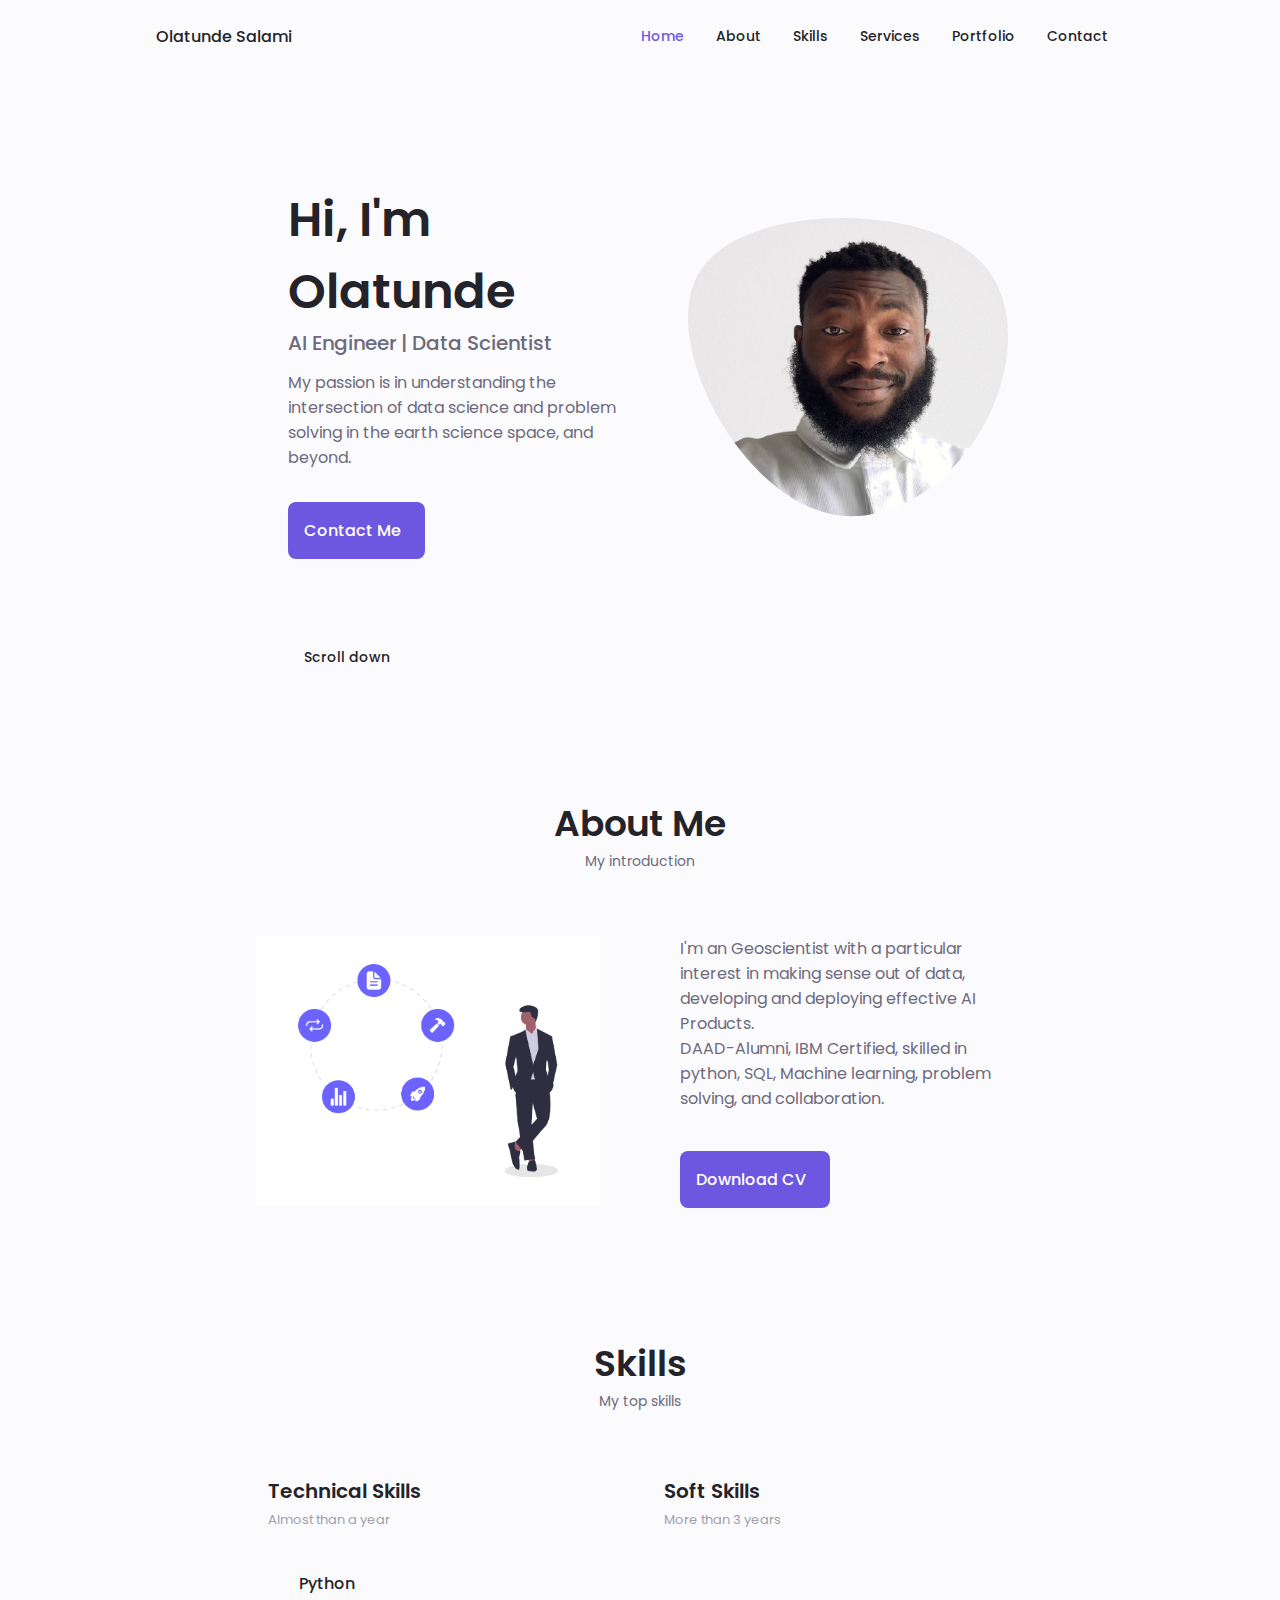
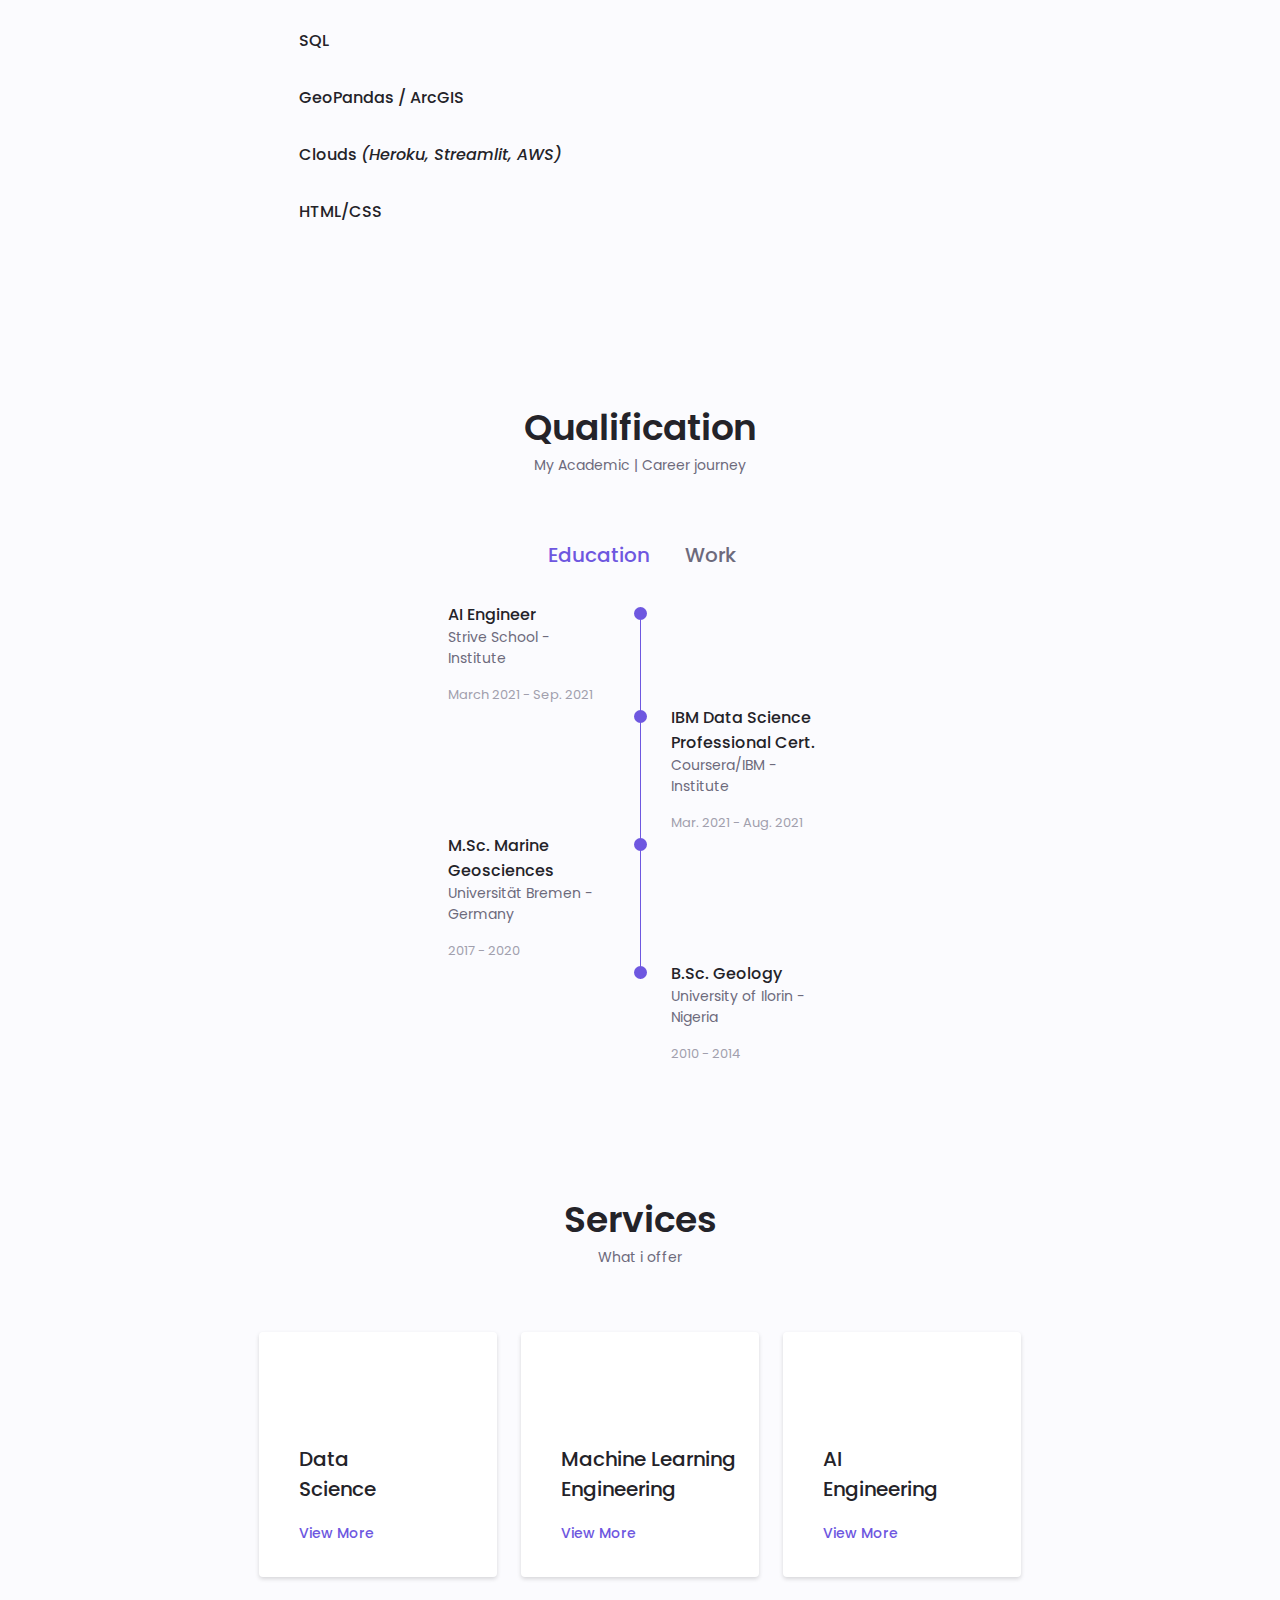
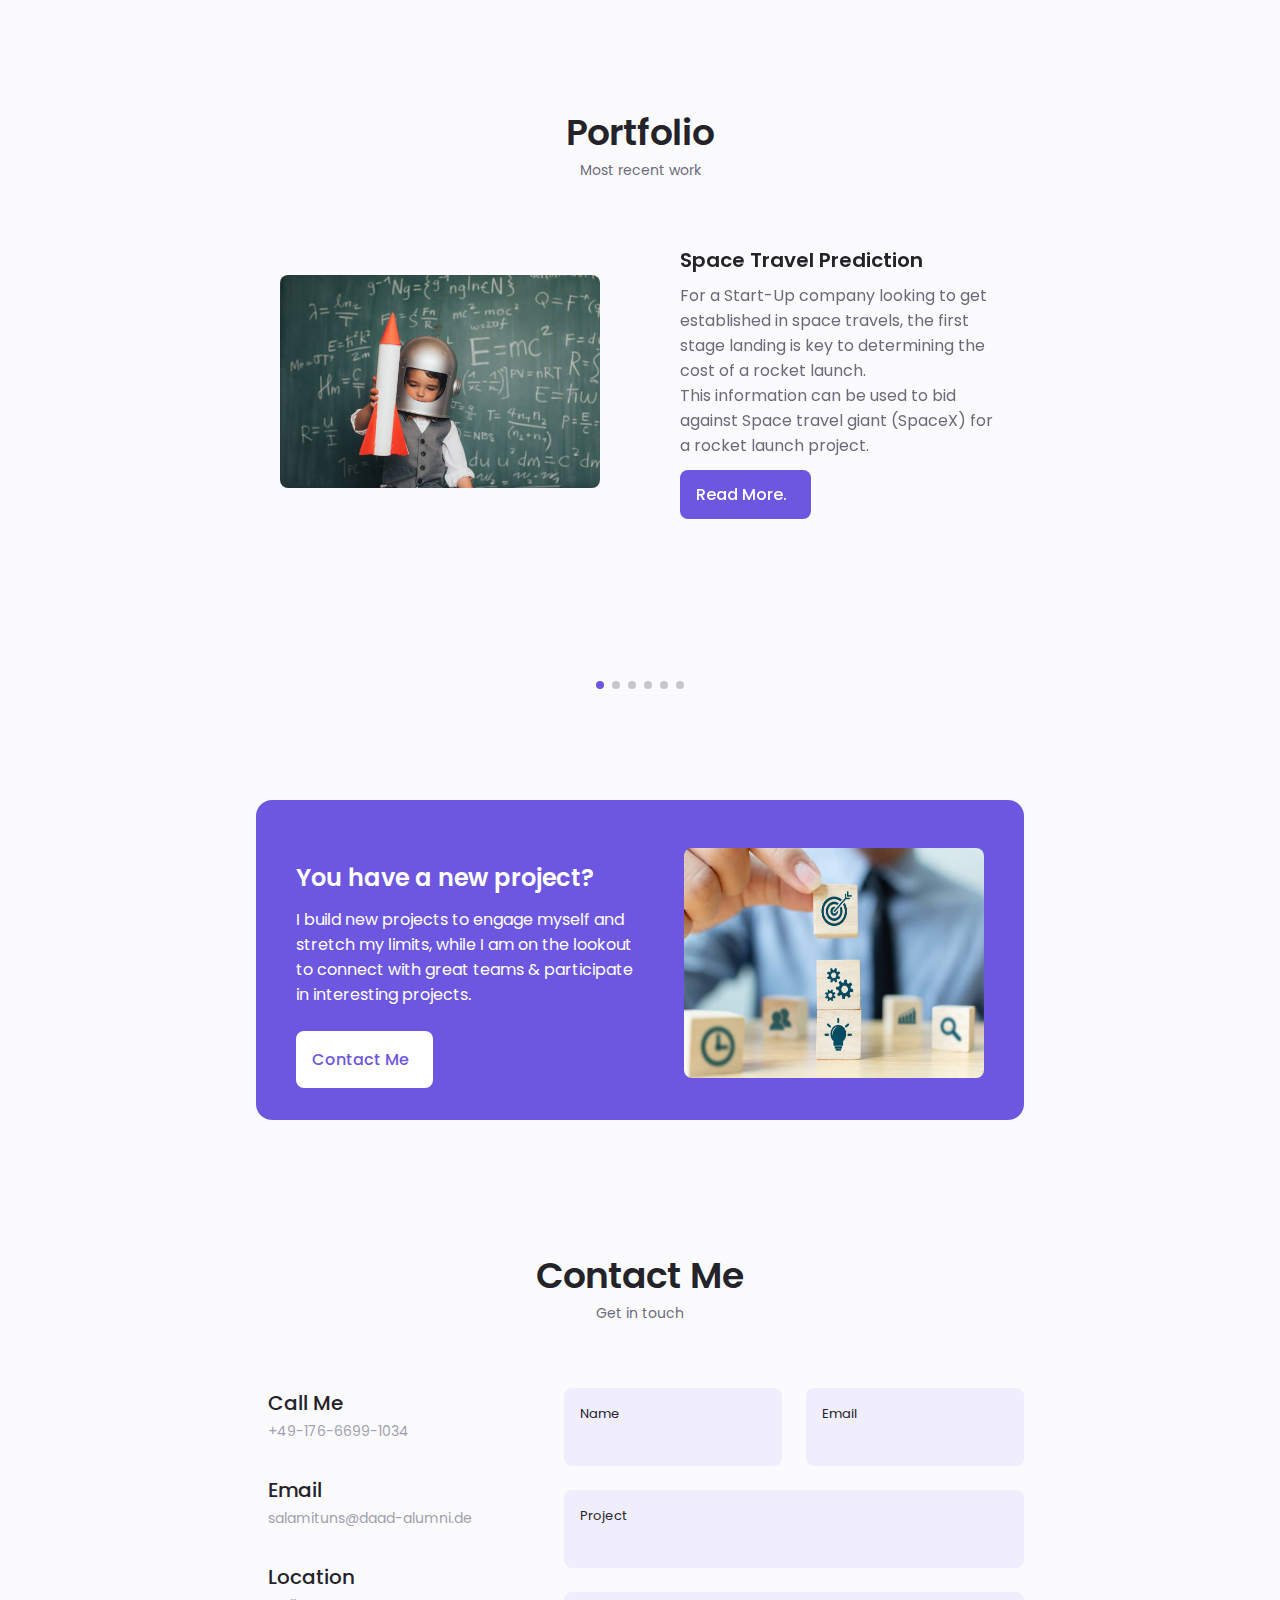
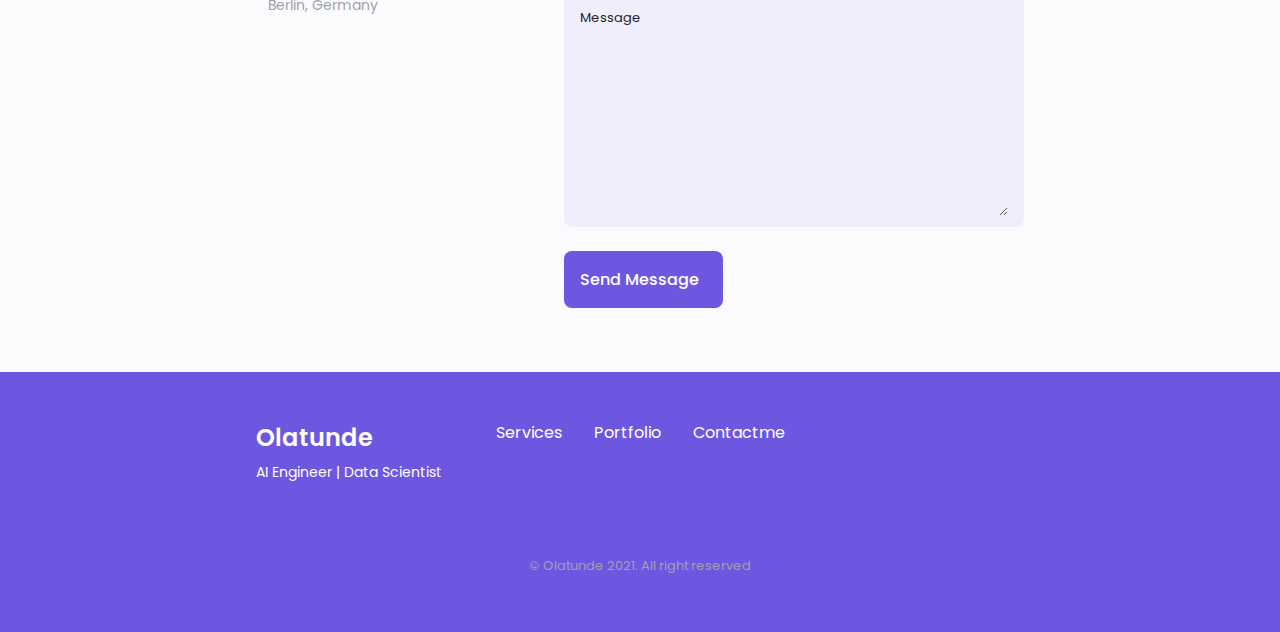
==== commit 164154fd: "updated projects" ====
--- a/index.html
+++ b/index.html
@@ -122,7 +122,7 @@
                         <div class="home__data">
                             <h1 class="home__title">Hi, I'm Olatunde</h1>
                             <h3 class="home__subtitle">AI Engineer | Data Scientist</h3>
-                            <p class="home__description">My passion is in understanding the intersection of data science and problem solving.</p>
+                            <p class="home__description">My passion is in understanding the intersection of data science and problem solving in the earth science space, and beyond.</p>
                             <a href="#contact" class="button button--flex">
                                 Contact Me <i class="uil uil-message button__icon"></i>
                             </a>
@@ -149,7 +149,7 @@
                     <img src="assets/img/abt3.png" alt="" class=".imagestyle1 { position: relative; top: -3px; }">
 
                     <div class="about__data" >
-                        <p class="about__description">I'm an applied scientist with a background in earth sciencies, and particular interest in data analytics, developing and deploying effective AI Products. <br> DAAD-Alumni, IBM Certified, skilled in python, SQL, Machine learning, problem solving, and collaboration.
+                        <p class="about__description">I'm an Geoscientist with a particular interest in making sense out of data, developing and deploying effective AI Products. <br>  DAAD-Alumni, IBM Certified, skilled in python, SQL, Machine learning, problem solving, and collaboration.
                         </p>
 
                         <!-- <div class="about__info">
@@ -217,6 +217,16 @@
                                     </div>
                                     <!-- <div class="skills__bar">
                                         <span class="skills__percentage skills__css"></span>
+                                    </div> -->
+                                </div>
+
+                                <div class="skills__data">
+                                    <div class="skills__titles">
+                                        <h3 class="skills__name">GeoPandas / ArcGIS</h3>
+                                        <span class="skills__number"></span>
+                                    </div>
+                                    <!-- <div class="skills__bar">
+                                    <span class="skills__percentage skills__css"></span>
                                     </div> -->
                                 </div>
     
@@ -682,40 +692,58 @@
                         </div>
 
                         <!--=============== PORTFOLIO 2 ===============-->
-                        <!-- <div class="portfolio__content grid swiper-slide">
-                            <img src="assets/img/cryptotrack.jpeg" alt="" class="portfolio__img">
+                        <div class="portfolio__content grid swiper-slide">
+                            <img src="assets/img/energy_climate2.webp" alt="" class="portfolio__img">
     
                             <div class="portfolio__data">
-                                <h3 class="portfolio__title">Crypto Tracker</h3>
-                                <p class="portfolio__description">Web application that tracks the best and worst performing Crypto-currencies within a specified timeframe.</p>
-                                <a href="https://bit.ly/2URvRsH" target="_blank" class="button button--flex button--small portfolio__button">
+                                <h3 class="portfolio__title">Machine learning: Energy & Climate prediction</h3>
+                                <p class="portfolio__description">Green energy has seen tremendious growth since the past decade, although it is an alternative to fossil fuel, most of its output are weather dependent. For this project I have applied machine learning in predicting clean energy for both wind and solar energy production.</p>
+                                <a href="https://deepnote.com/@salamituns/Energy-and-Climate-Mn7SWAu_T220YEtGDZCJSQ" target="_blank" class="button button--flex button--small portfolio__button">
+                                    Read more.
+                                    <i class="uil uil-arrow-right button__icon"></i>
+                                </a>
+                            </div>
+                        </div>
+
+                        <!--=============== PORTFOLIO 2 ===============-->
+                        <div class="portfolio__content grid swiper-slide">
+                            <img src="assets/img/signlanguage.jpeg" alt="" class="portfolio__img">
+    
+                            <div class="portfolio__data">
+                                <h3 class="portfolio__title">Gesture-2-text</h3>
+                                <p class="portfolio__description">A real-time gesture-to-text AI application that aids on-screen communication by printing text for a given body gesture .</p>
+                                <p><i>Tech Stack: Python, OpenCV, Tensorflow.</i> </p> <br>
+                                <a href="https://salamituns.notion.site/Gesture-2-text-0344c90e116947bab20845938eb1335d" target="_blank" class="button button--flex button--small portfolio__button">
                                     Demo
                                     <i class="uil uil-arrow-right button__icon"></i>
                                 </a>
                             </div>
-                        </div> -->
-
-                        <!--=============== PORTFOLIO 2 ===============-->
+                        </div>
+
+                        <!--=============== PORTFOLIO 3 ===============-->
                         <div class="portfolio__content grid swiper-slide">
-                            <img src="assets/img/signlanguage.jpeg" alt="" class="portfolio__img">
-    
+                            <img src="assets/img/bird_migration.jpeg" alt="" class="portfolio__img">
+                        
                             <div class="portfolio__data">
-                                <h3 class="portfolio__title">Gesture-to-test</h3>
-                                <p class="portfolio__description">A gesture-to-text web application.</p>
-                                <a href="https://sites.google.com/view/ainteractive/home" target="_blank" class="button button--flex button--small portfolio__button">
-                                    Demo
+                                <h3 class="portfolio__title">Geospatial analysis: Tracking bird migration in the Americas.</h3>
+                                <p class="portfolio__description">There are several protected areas in South America, which operate under special regulations to ensure that species that migrate (or live) there have the best opportunity to thrive. For this project, the focus is on The Purple martins.
+                                </p>
+                                <p><i>Tech Stack: Python, Geopandas, Spatial analysis.</i> </p> <br>
+                                <a href="https://deepnote.com/@salamituns/Tracking-bird-migrations-in-the-Americas-2T9--YpVRDWLhyamgiFnLg" target="_blank" class="button button--flex button--small portfolio__button">
+                                    Read more
                                     <i class="uil uil-arrow-right button__icon"></i>
                                 </a>
                             </div>
                         </div>
 
-                        <!--=============== PORTFOLIO 2 ===============-->
+                        <!--=============== PORTFOLIO 4 ===============-->
                         <div class="portfolio__content grid swiper-slide">
                             <img src="assets/img/stopsignclassifier.png" alt="" class="portfolio__img">
                         
                             <div class="portfolio__data">
                                 <h3 class="portfolio__title">Stop sign Classification Webapp</h3>
-                                <p class="portfolio__description">A computer vision Classifier model webapp that identifies road traffic signs (Stop sign or Not), which could be rightly integrated in a self-driving car project. 
+                                <p class="portfolio__description">A computer vision Classifier model webapp that identifies road traffic signs
+                                    (Stop sign or Not), which could be rightly integrated in a self-driving car project.
                                 </p>
                                 <p><i>Tech Stack: Python, OpenCV, Pytorch.</i> </p> <br>
                                 <a href="https://bit.ly/2WlhNZa" target="_blank" class="button button--flex button--small portfolio__button">
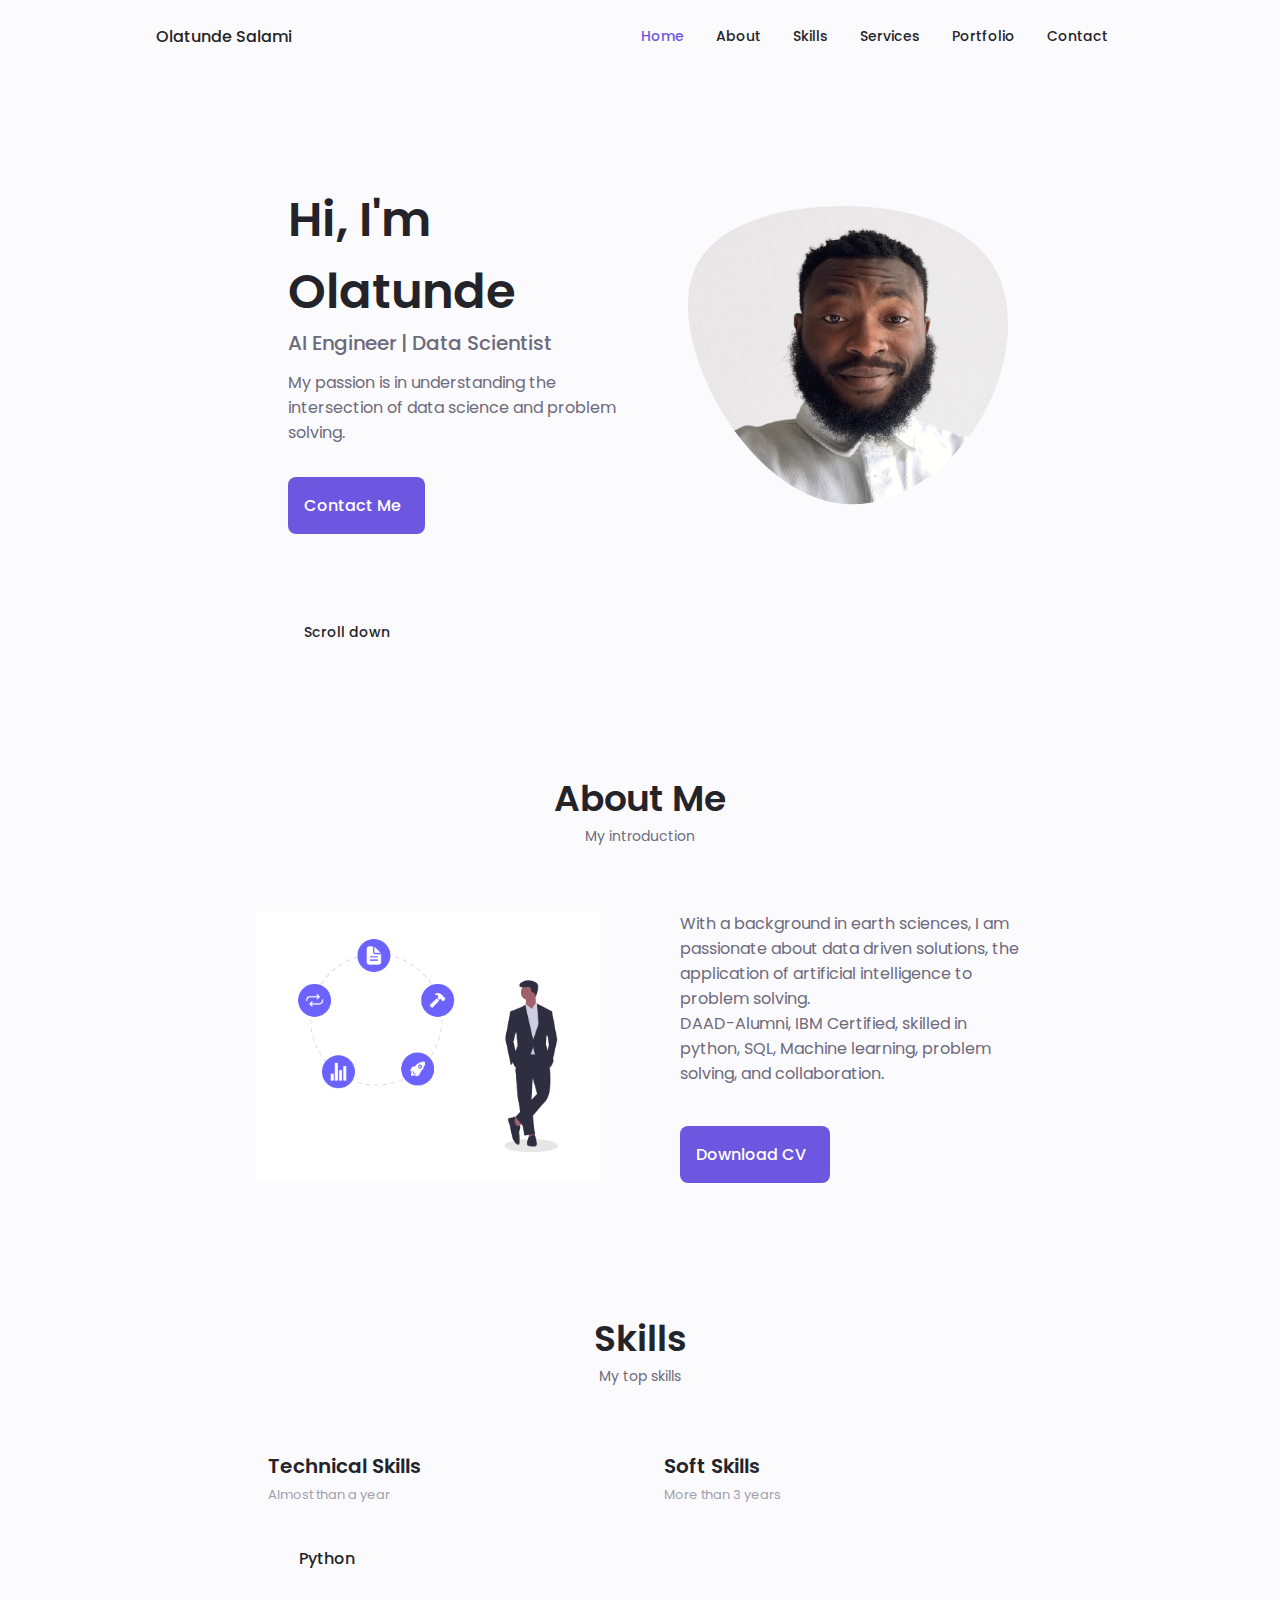
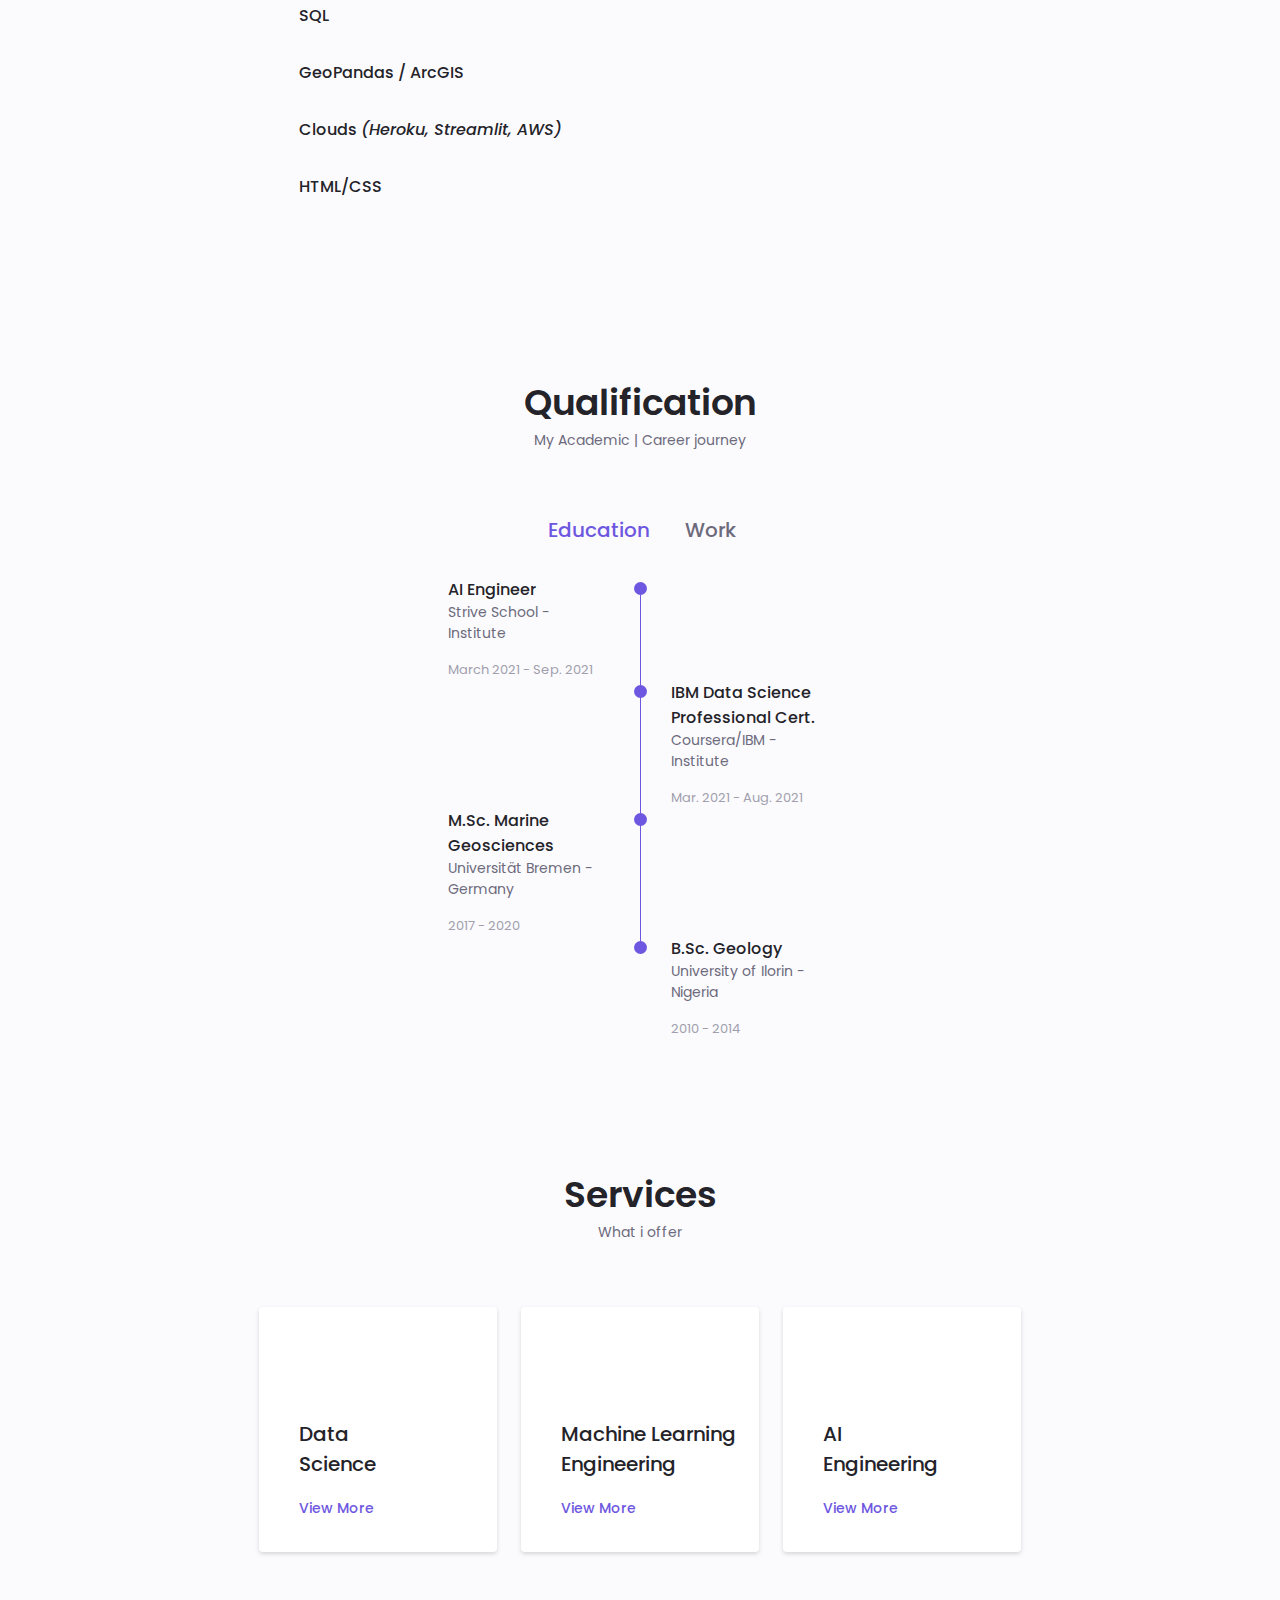
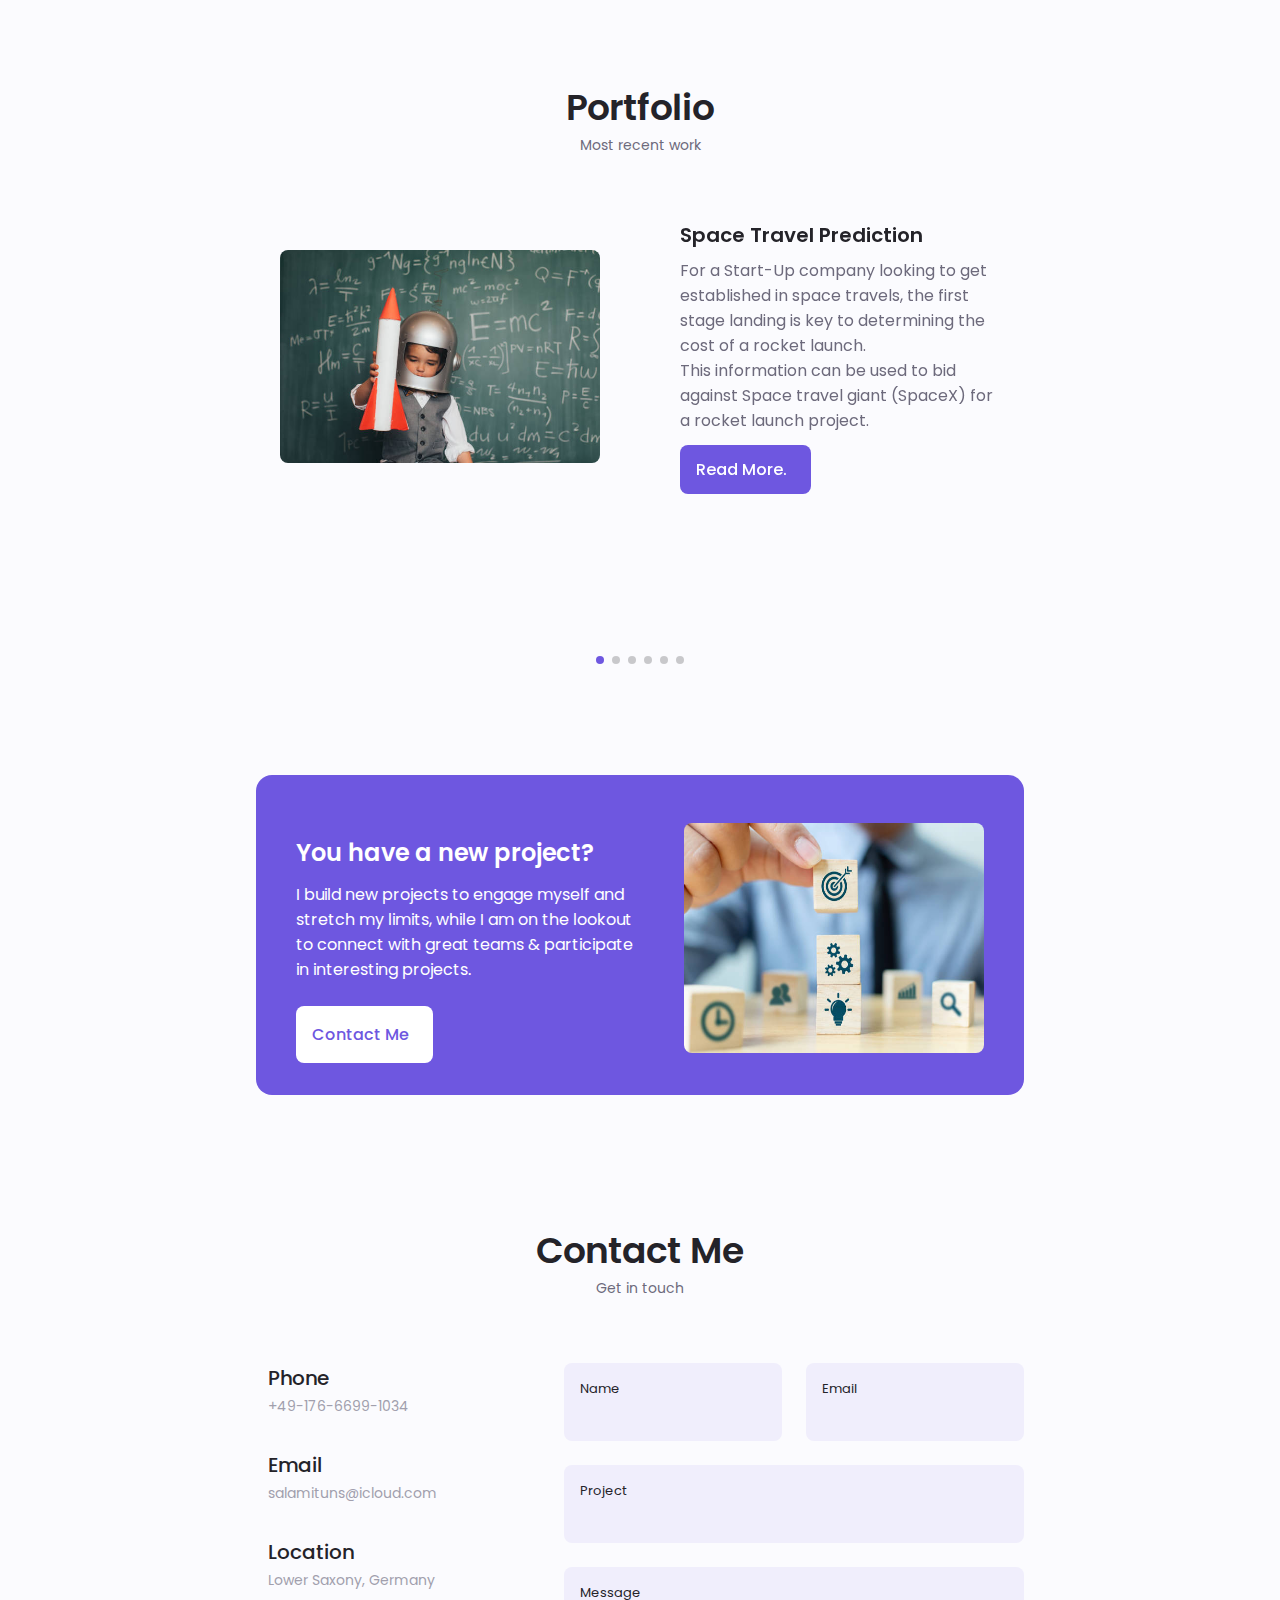
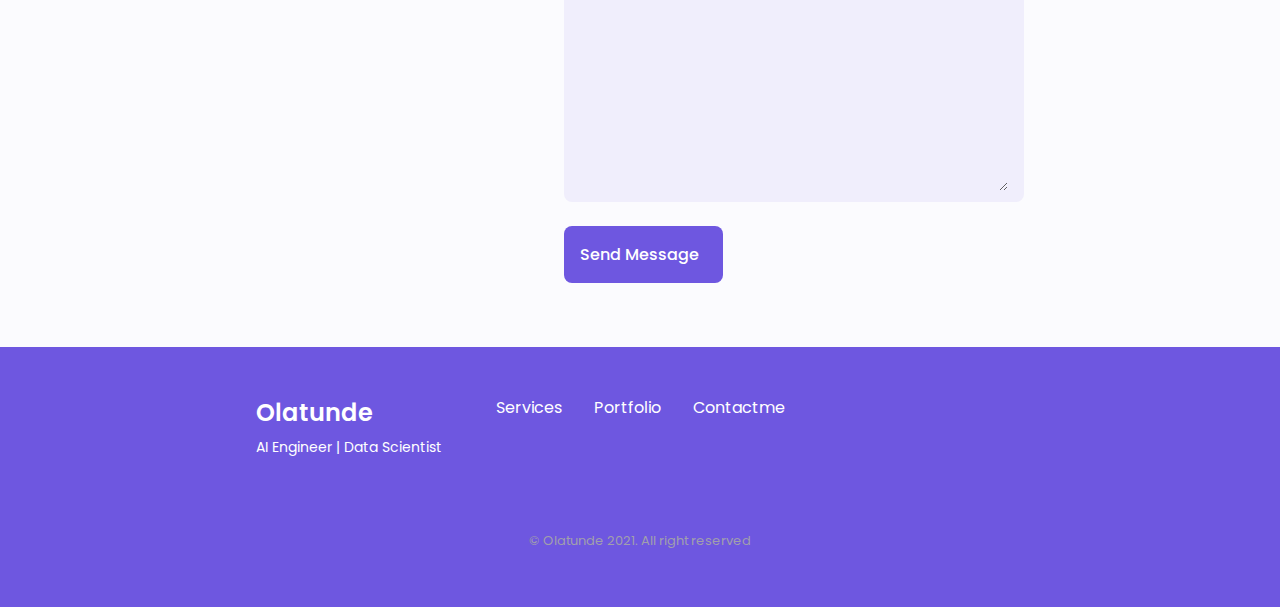
==== commit f32e6944: "update index page" ====
--- a/index.html
+++ b/index.html
@@ -122,7 +122,7 @@
                         <div class="home__data">
                             <h1 class="home__title">Hi, I'm Olatunde</h1>
                             <h3 class="home__subtitle">AI Engineer | Data Scientist</h3>
-                            <p class="home__description">My passion is in understanding the intersection of data science and problem solving in the earth science space, and beyond.</p>
+                            <p class="home__description">My passion is in understanding the intersection of data science and problem solving.</p>
                             <a href="#contact" class="button button--flex">
                                 Contact Me <i class="uil uil-message button__icon"></i>
                             </a>
@@ -149,7 +149,8 @@
                     <img src="assets/img/abt3.png" alt="" class=".imagestyle1 { position: relative; top: -3px; }">
 
                     <div class="about__data" >
-                        <p class="about__description">I'm an Geoscientist with a particular interest in making sense out of data, developing and deploying effective AI Products. <br>  DAAD-Alumni, IBM Certified, skilled in python, SQL, Machine learning, problem solving, and collaboration.
+                        <p class="about__description"> With a background in earth sciences, I am      passionate about data driven solutions, the application of artificial intelligence to problem solving. 
+                        <br>  DAAD-Alumni, IBM Certified, skilled in python, SQL, Machine learning, problem solving, and collaboration.
                         </p>
 
                         <!-- <div class="about__info">
@@ -475,11 +476,11 @@
                             <!--=============== QUALIFICATION 1 ===============-->
                             <div class="qualification__data">
                                 <div>
-                                    <h3 class="qualification__title">AI Engineer</h3>
-                                    <span class="qualification__subtitle">Strive School - Berlin</span>
+                                    <h3 class="qualification__title">Data Scientist (Volunteer) </h3>
+                                    <span class="qualification__subtitle">Tokunbo GmbH- Germany</span>
                                     <div class="qualification__calendar">
                                         <i class="uil uil-calendar-alt"></i>
-                                        2021-2021
+                                        Sep. 2021 - Present
                                     </div>
                                 </div>
     
@@ -499,46 +500,47 @@
                                 </div>
 
                                 <div>
-                                    <h3 class="qualification__title">Data Analyst (Subsurface) </h3>
+                                    <h3 class="qualification__title">Research Scientist (Part-time) </h3>
+                                    <span class="qualification__subtitle">Marum Institute - Germany</span>
+                                    <div class="qualification__calendar">
+                                        <i class="uil uil-calendar-alt"></i>
+                                        2019-2020
+                                    </div>
+                                </div>
+                            </div>
+
+                            <!--=============== QUALIFICATION 3 ===============-->
+                            <div class="qualification__data">
+                                <div>
+                                    <h3 class="qualification__title">Subsurface Analyst</h3>
                                     <span class="qualification__subtitle">Technologie GmbH - Germany</span>
                                     <div class="qualification__calendar">
                                         <i class="uil uil-calendar-alt"></i>
                                         2018-2020
                                     </div>
                                 </div>
-                            </div>
-                            <!--=============== QUALIFICATION 3 ===============-->
+                                <div>
+                                    <span class="qualification__rounder"></span>
+                                    <span class="qualification__line"></span>
+                                </div>
+                            </div>
+                            <!--=============== QUALIFICATION 4 ===============-->
                             <div class="qualification__data">
-                                <div>
-                                    <h3 class="qualification__title">Data Scientist (Seismic & Well logging)</h3>
-                                    <span class="qualification__subtitle">Hansol Geonetworks- Nigeria</span>
-                                    <div class="qualification__calendar">
-                                        <i class="uil uil-calendar-alt"></i>
-                                        2015-2017
-                                    </div>
-                                </div>
-                                <div>
+                                <div></div>
+
+                                <div class="qualification__time">
                                     <span class="qualification__rounder"></span>
                                     <!-- <span class="qualification__line"></span> -->
                                 </div>
-                            </div>
-                            <!--=============== QUALIFICATION 4 ===============-->
-                            <!-- <div class="qualification__data">
-                                <div></div>
-
-                                <div class="qualification__time">
-                                    <span class="qualification__rounder"></span>
-                                    <span class="qualification__line"></span>
-                                </div>
-                                <div>
-                                    <h3 class="qualification__title">Subsurface Analyst</h3>
+                                <div>
+                                    <h3 class="qualification__title">Geologist (Seismic & Well Logging)</h3>
                                     <span class="qualification__subtitle">Hansol Geonetworks - Nigeria</span>
                                     <div class="qualification__calendar">
                                         <i class="uil uil-calendar-alt"></i>
                                         2015-2017
                                     </div>
                                 </div>
-                            </div> -->
+                            </div>
                         </div>
                     </div>
                 </div>
@@ -894,7 +896,7 @@
                             <p class="testimonial__description">I like that he is committed and true to his passion. He's hardworking and gets things done with little or no supervision.
                             </p>
                         </div>-->
-                 <!--    </div>
+                <!--    </div>
                     <div class="swiper-pagination swiper-pagination-testimonial"></div>
                 </div>
             </section> -->
@@ -909,7 +911,7 @@
                         <div class="contact__information">
                             <i class="uil uil-phone contact__icon"></i>
                             <div>
-                                <h3 class="contact__title">Call Me</h3>
+                                <h3 class="contact__title">Phone</h3>
                                 <span class="contact__subtitle">+49-176-6699-1034</span>
                             </div>
                         </div>
@@ -918,7 +920,7 @@
                             <i class="uil uil-envelope contact__icon"></i>
                             <div>
                                 <h3 class="contact__title">Email</h3>
-                                <span class="contact__subtitle">salamituns@daad-alumni.de</span>
+                                <span class="contact__subtitle">salamituns@icloud.com</span>
                             </div>
                         </div>
 
@@ -926,12 +928,12 @@
                             <i class="uil uil-map-marker contact__icon"></i>
                             <div>
                                 <h3 class="contact__title">Location</h3>
-                                <span class="contact__subtitle">Berlin, Germany</span>
-                            </div>
-                        </div>
-                    </div>
-
-                    <form action="" class="contact__form grid">
+                                <span class="contact__subtitle">Lower Saxony, Germany</span>
+                            </div>
+                        </div>
+                    </div>
+
+                    <form action="https://formspree.io/f/mknkanpj" class="contact__form grid" method="POST">
                         <div class="contact__inputs grid">
                             <div class="contact__content">
                                 <label for="" class="contact__label">Name</label>
@@ -950,7 +952,7 @@
                             <label for="" class="contact__label">Message</label>
                             <textarea name="" id="" cols="0" rows="7" class="contact__input"></textarea>
                         </div>
-                        
+
                         <div>
                             <a href="#" class="button button--flex">
                                 Send Message
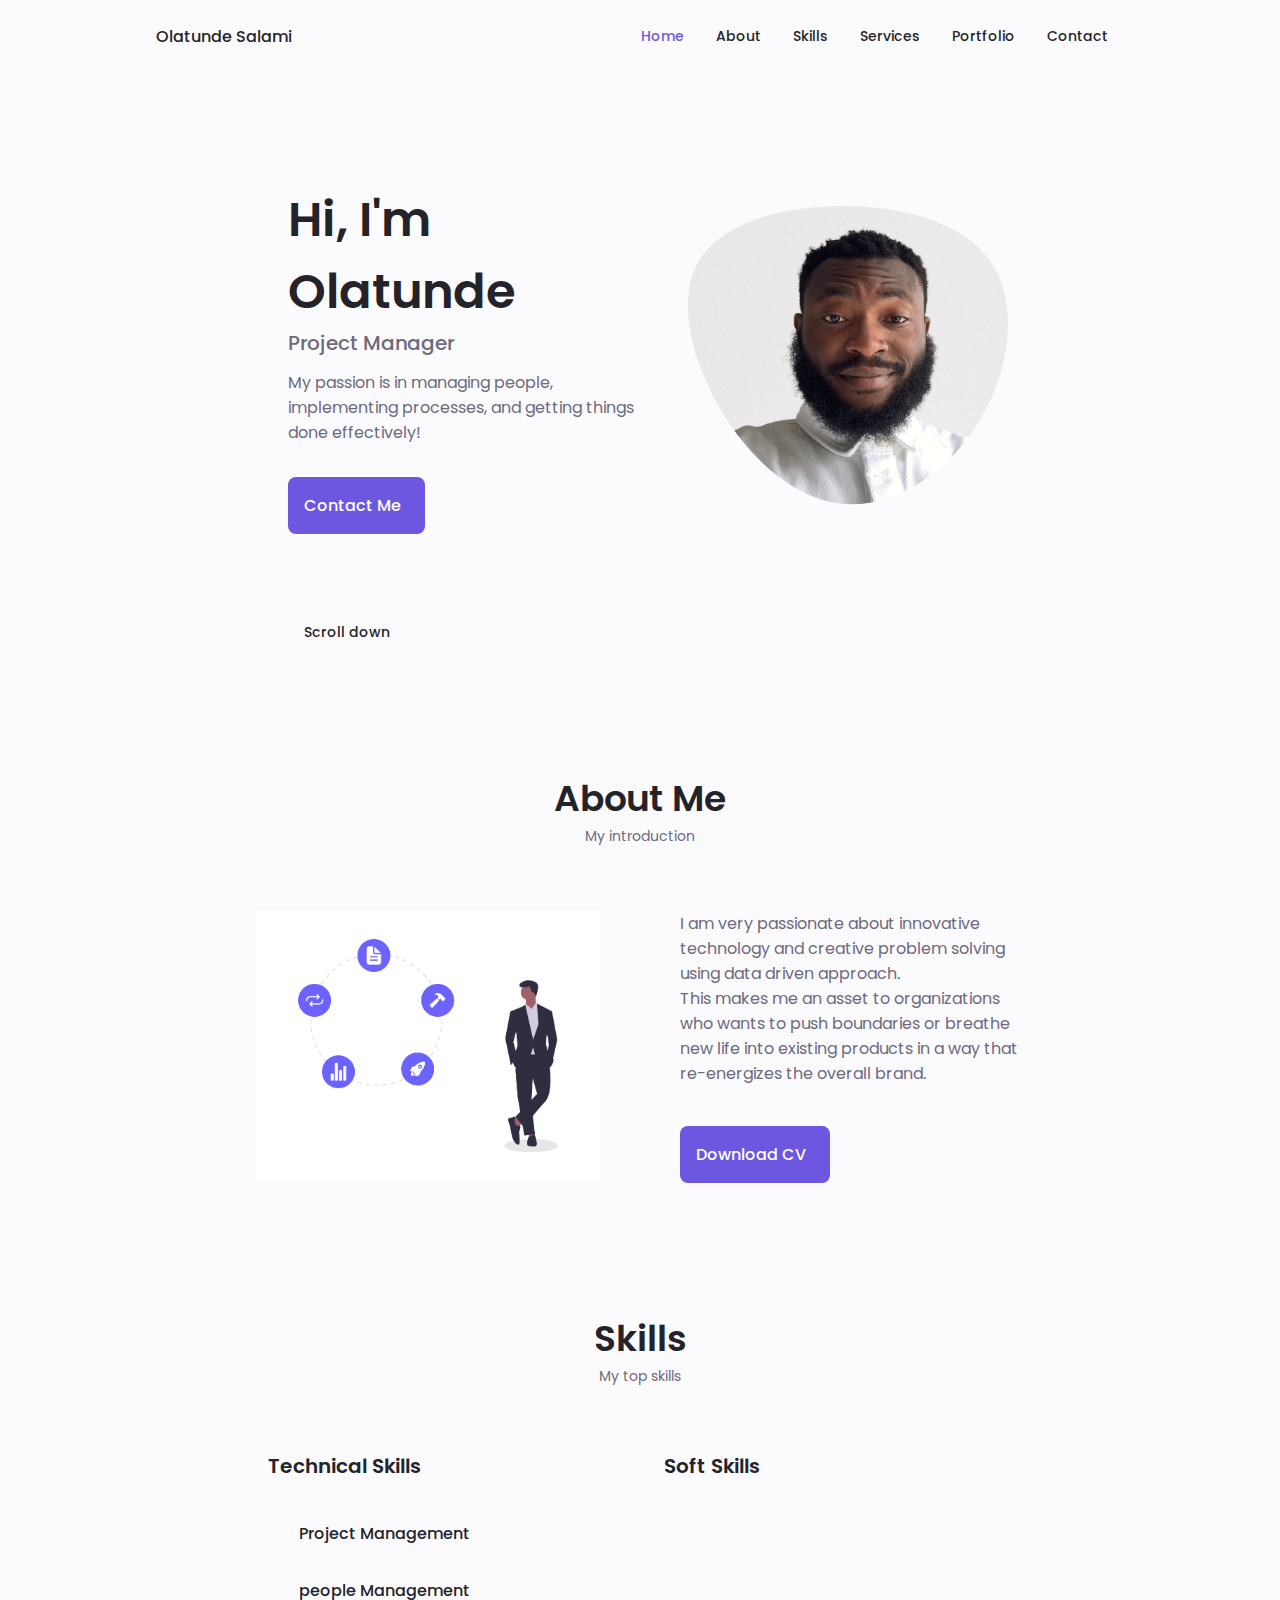
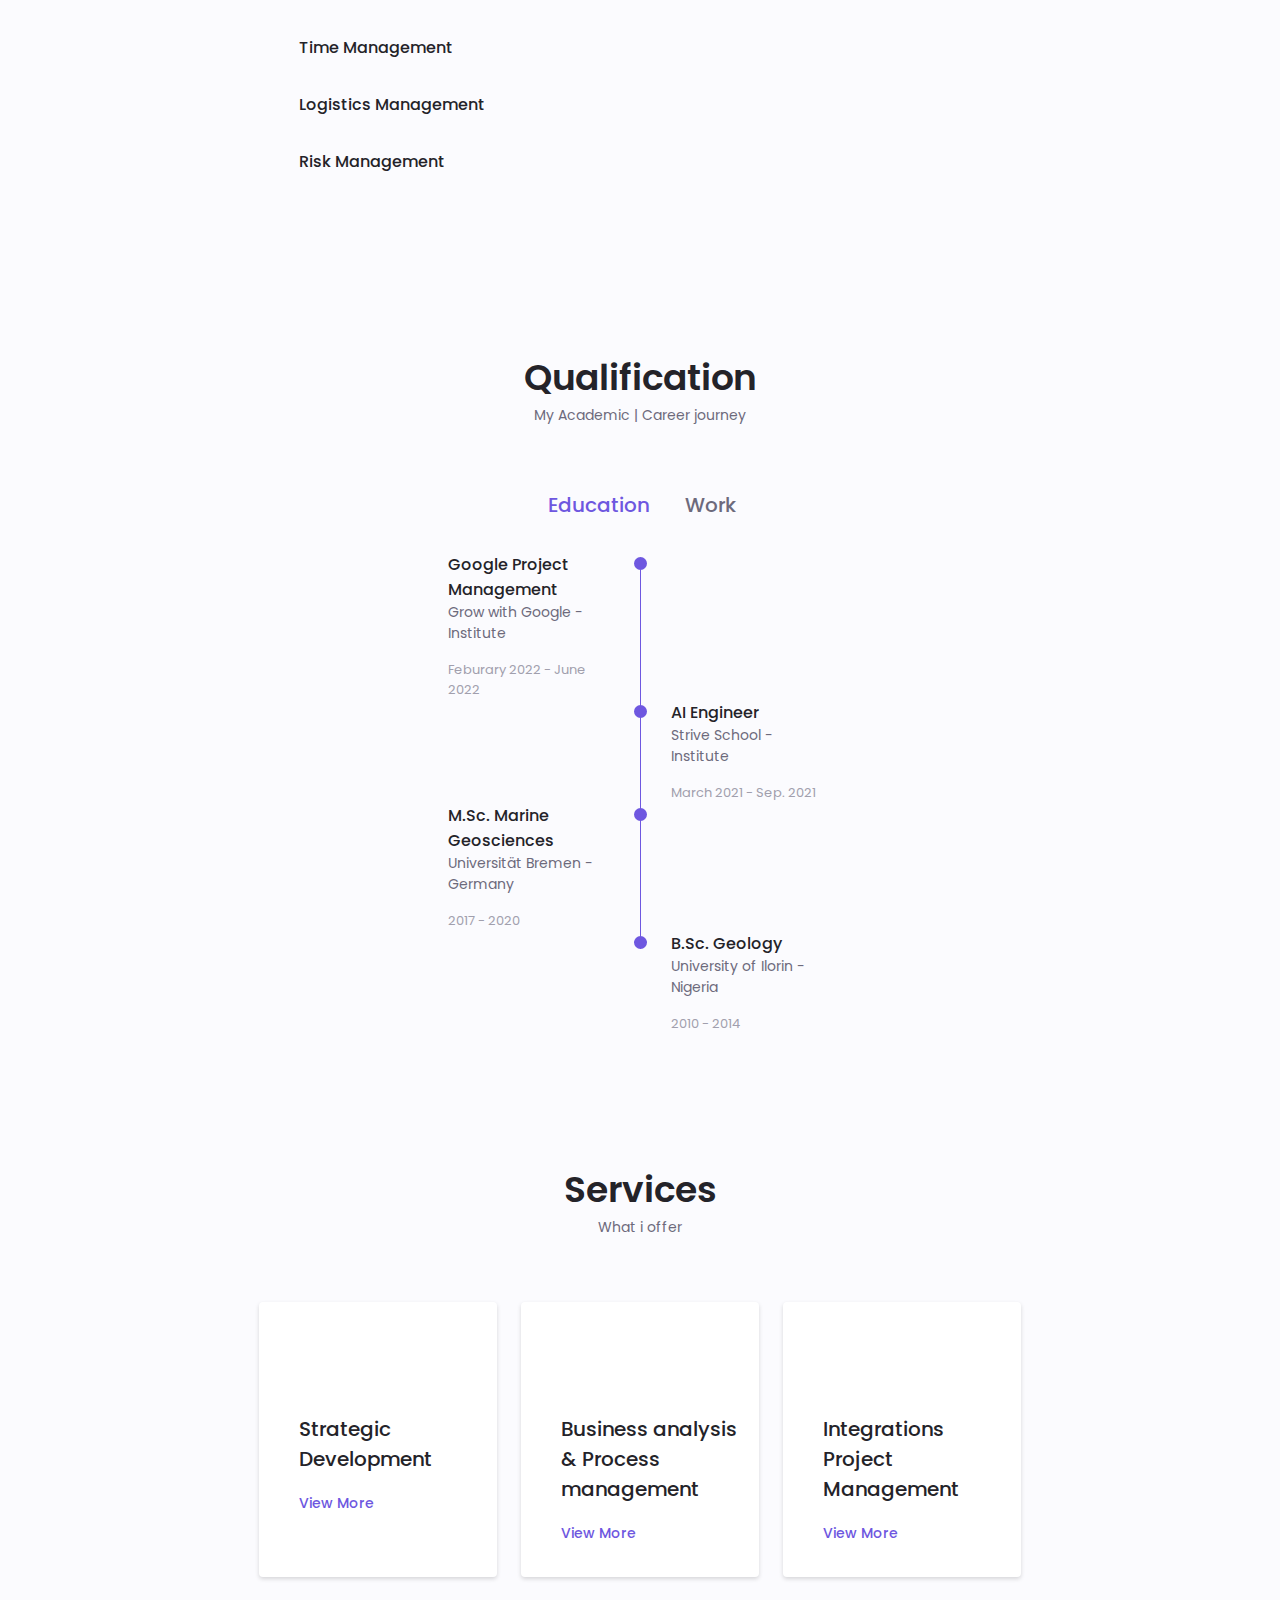
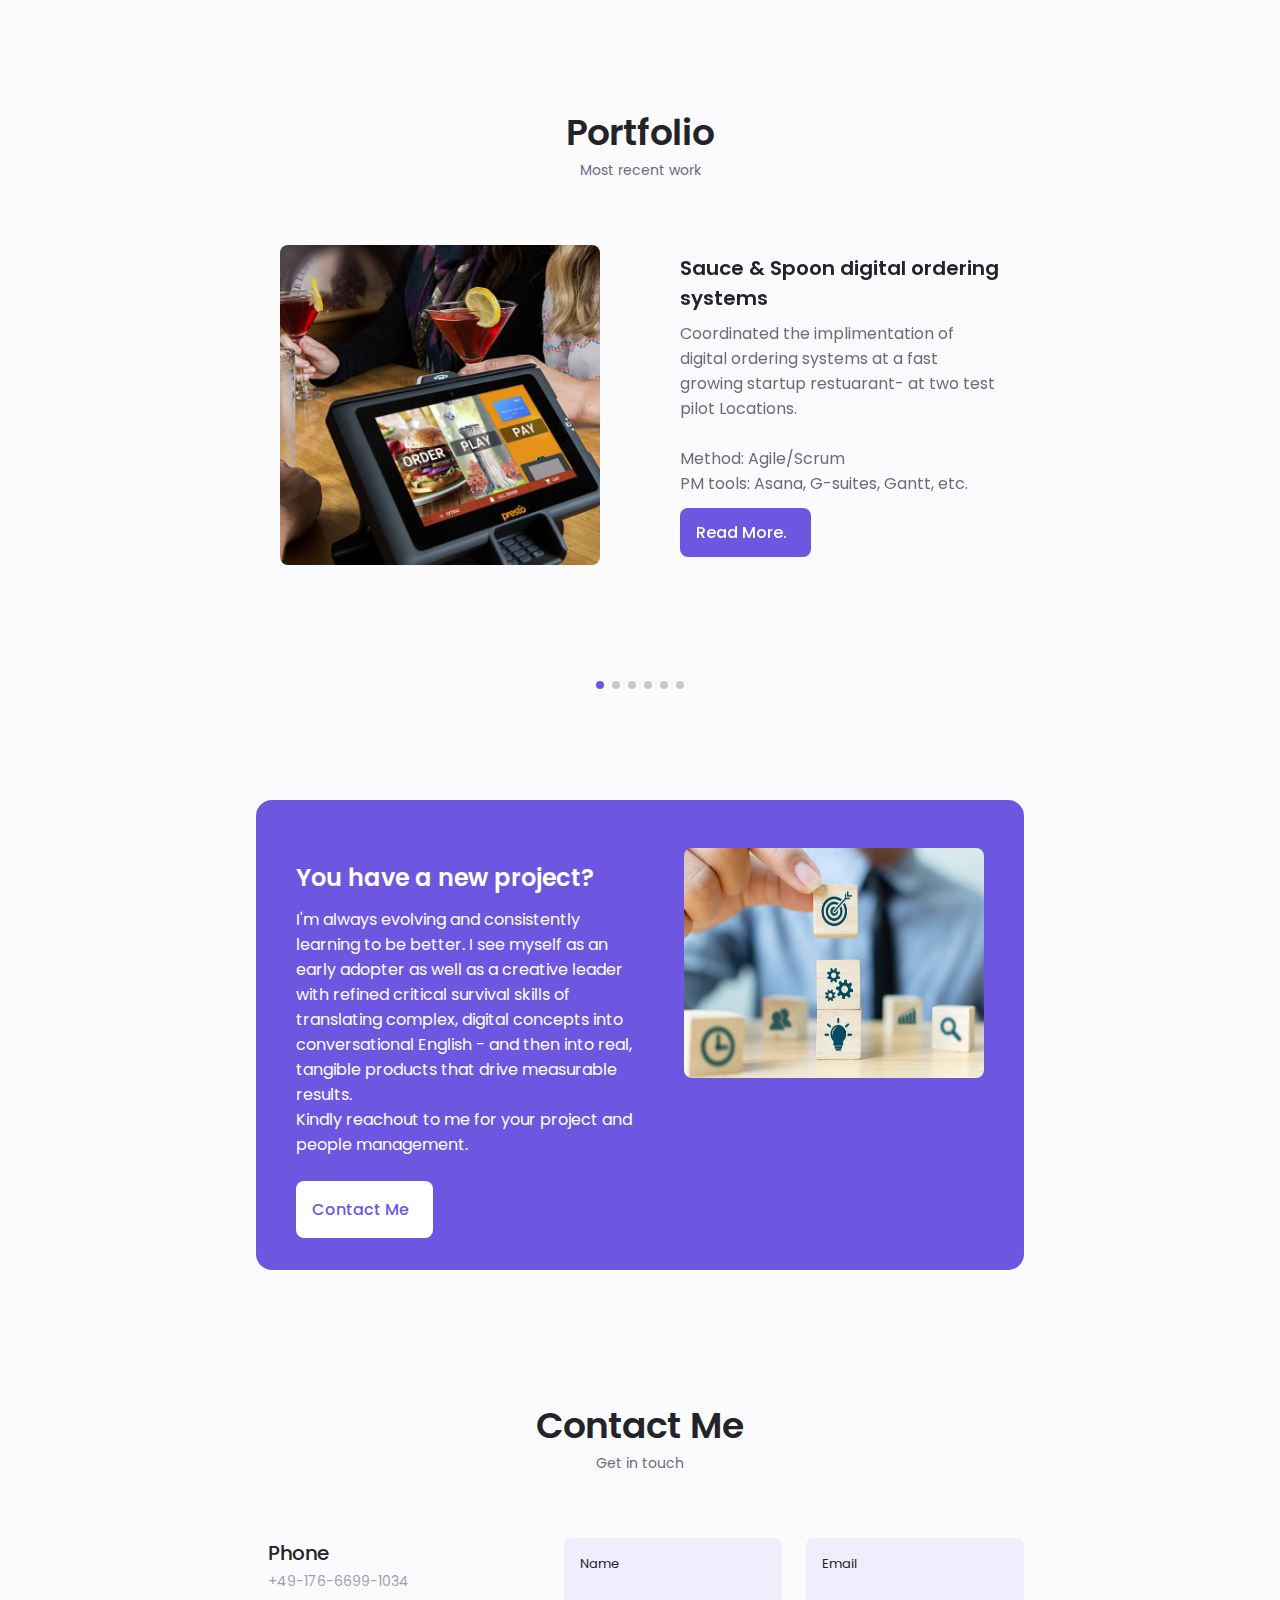
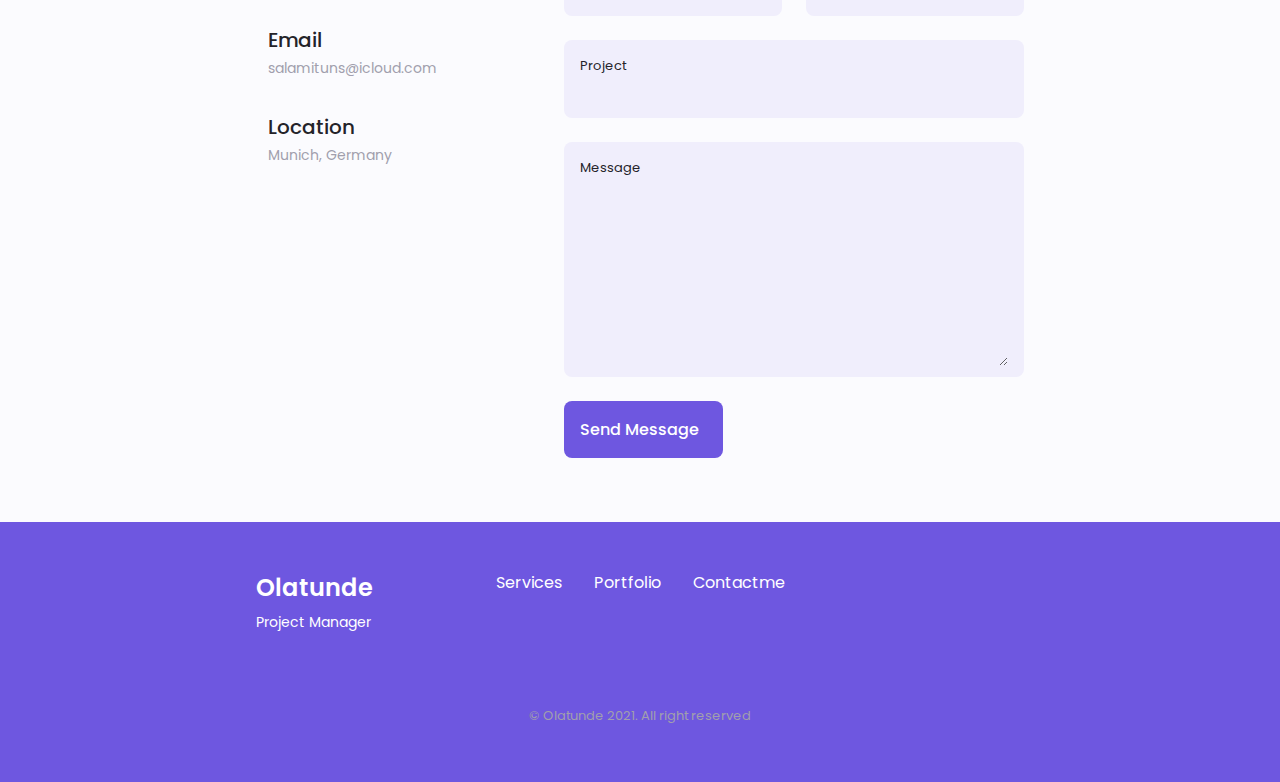
==== commit 6fdb476e: "updated my salamituns.github" ====
--- a/index.html
+++ b/index.html
@@ -121,8 +121,8 @@
 
                         <div class="home__data">
                             <h1 class="home__title">Hi, I'm Olatunde</h1>
-                            <h3 class="home__subtitle">AI Engineer | Data Scientist</h3>
-                            <p class="home__description">My passion is in understanding the intersection of data science and problem solving.</p>
+                            <h3 class="home__subtitle">Project Manager</h3>
+                            <p class="home__description">My passion is in managing people, implementing processes, and getting things done effectively!</p>
                             <a href="#contact" class="button button--flex">
                                 Contact Me <i class="uil uil-message button__icon"></i>
                             </a>
@@ -149,8 +149,8 @@
                     <img src="assets/img/abt3.png" alt="" class=".imagestyle1 { position: relative; top: -3px; }">
 
                     <div class="about__data" >
-                        <p class="about__description"> With a background in earth sciences, I am      passionate about data driven solutions, the application of artificial intelligence to problem solving. 
-                        <br>  DAAD-Alumni, IBM Certified, skilled in python, SQL, Machine learning, problem solving, and collaboration.
+                        <p class="about__description"> I am very passionate about innovative technology and creative problem solving using data driven approach.
+                            <br> This makes me an asset to organizations who wants to push boundaries or breathe new life into existing products in a way that re-energizes the overall brand. 
                         </p>
 
                         <!-- <div class="about__info">
@@ -194,7 +194,7 @@
     
                                 <div>
                                     <h1 class="skills__title">Technical Skills</h1>
-                                    <span class="skills__subtitle">Almost than a year</span>
+                                    <!--<span class="skills__subtitle">Almost than a year</span>-->
                                 </div>
     
                                 <i class="uil uil-angle-down skills__arrow"></i>
@@ -203,7 +203,7 @@
                             <div class="skills__list grid">
                                 <div class="skills__data">
                                     <div class="skills__titles">
-                                        <h3 class="skills__name">Python </h3>
+                                        <h3 class="skills__name">Project Management </h3>
                                         <span class="skills__number"></span>
                                     </div>
                                     <!-- <div class="skills__bar">
@@ -213,7 +213,7 @@
     
                                 <div class="skills__data">
                                     <div class="skills__titles">
-                                        <h3 class="skills__name">SQL</h3>
+                                        <h3 class="skills__name">people Management</h3>
                                         <span class="skills__number"></span>
                                     </div>
                                     <!-- <div class="skills__bar">
@@ -223,7 +223,7 @@
 
                                 <div class="skills__data">
                                     <div class="skills__titles">
-                                        <h3 class="skills__name">GeoPandas / ArcGIS</h3>
+                                        <h3 class="skills__name">Time Management</h3>
                                         <span class="skills__number"></span>
                                     </div>
                                     <!-- <div class="skills__bar">
@@ -233,7 +233,7 @@
     
                                 <div class="skills__data">
                                     <div class="skills__titles">
-                                        <h3 class="skills__name">Clouds <i>(Heroku, Streamlit, AWS)</i> </h3>
+                                        <h3 class="skills__name">Logistics Management</i> </h3>
                                         <span class="skills__number"></span>
                                     </div>
                                     <!-- <div class="skills__bar">
@@ -243,7 +243,7 @@
     
                                 <div class="skills__data">
                                     <div class="skills__titles">
-                                        <h3 class="skills__name">HTML/CSS</h3>
+                                        <h3 class="skills__name">Risk Management</h3>
                                         <span class="skills__number"></span>
                                     </div>
                                     <!-- <div class="skills__bar">
@@ -328,7 +328,7 @@
     
                                 <div>
                                     <h1 class="skills__title">Soft Skills</h1>
-                                    <span class="skills__subtitle">More than 3 years</span>
+                                    <!--<span class="skills__subtitle">More than 3 years</span>-->
                                 </div>
     
                                 <i class="uil uil-angle-down skills__arrow"></i>
@@ -337,7 +337,7 @@
                             <div class="skills__list grid">
                                 <div class="skills__data">
                                     <div class="skills__titles">
-                                        <h3 class="skills__name">Communication</h3>
+                                        <h3 class="skills__name">Communication & Collaboration</h3>
                                         <span class="skills__number"></span>
                                     </div>
                                     <!-- <div class="skills__bar">
@@ -347,7 +347,7 @@
     
                                 <div class="skills__data">
                                     <div class="skills__titles">
-                                        <h3 class="skills__name">Collaboration</h3>
+                                        <h3 class="skills__name">Budgeting & Procurement</h3>
                                         <span class="skills__number"></span>
                                     </div>
                                     <!-- <div class="skills__bar">
@@ -357,7 +357,7 @@
     
                                 <div class="skills__data">
                                     <div class="skills__titles">
-                                        <h3 class="skills__name">Problem solving</h3>
+                                        <h3 class="skills__name">Problem solving & Critical thinking</h3>
                                         <span class="skills__number"></span>
                                     </div>
                                     <!-- <div class="skills__bar">
@@ -367,7 +367,7 @@
 
                                 <div class="skills__data">
                                     <div class="skills__titles">
-                                        <h3 class="skills__name">Presentation</h3>
+                                        <h3 class="skills__name">Negotiation & Entrepreneurial spirit</h3>
                                         <span class="skills__number"></span>
                                     </div>
                                 </div>
@@ -401,6 +401,30 @@
                             <!--=============== QUALIFICATION 1 ===============-->
                             <div class="qualification__data">
                                 <div>
+                                    <h3 class="qualification__title">Google Project Management</h3>
+                                    <span class="qualification__subtitle">Grow with Google - Institute</span>
+                                    <div class="qualification__calendar">
+                                        <i class="uil uil-calendar-alt"></i>
+                                        Feburary 2022 - June 2022
+                                    </div>
+                                </div>
+    
+                                <div>
+                                    <span class="qualification__rounder"></span>
+                                    <span class="qualification__line"></span>
+                                </div>
+                            </div>
+                            
+                            <!--=============== QUALIFICATION 2 ===============-->
+                            <div class="qualification__data">                                 
+                                <div></div>
+
+                                <div>
+                                    <span class="qualification__rounder"></span>
+                                    <span class="qualification__line"></span>
+                                </div>
+                                
+                                <div>
                                     <h3 class="qualification__title">AI Engineer</h3>
                                     <span class="qualification__subtitle">Strive School - Institute</span>
                                     <div class="qualification__calendar">
@@ -408,30 +432,6 @@
                                         March 2021 - Sep. 2021
                                     </div>
                                 </div>
-    
-                                <div>
-                                    <span class="qualification__rounder"></span>
-                                    <span class="qualification__line"></span>
-                                </div>
-                            </div>
-                            
-                            <!--=============== QUALIFICATION 2 ===============-->
-                            <div class="qualification__data">                                 
-                                <div></div>
-
-                                <div>
-                                    <span class="qualification__rounder"></span>
-                                    <span class="qualification__line"></span>
-                                </div>
-                                
-                                <div>
-                                    <h3 class="qualification__title">IBM Data Science Professional Cert.</h3>
-                                    <span class="qualification__subtitle">Coursera/IBM - Institute</span>
-                                    <div class="qualification__calendar">
-                                        <i class="uil uil-calendar-alt"></i>
-                                        Mar. 2021 - Aug. 2021
-                                    </div>
-                                </div>
                             </div>
     
                             <!--=============== QUALIFICATION 3 ===============-->
@@ -473,14 +473,14 @@
     
                         <!--=============== QUALIFICATION CONTENT 2 ===============-->
                         <div class="qualification__content" data-content id="work">
-                            <!--=============== QUALIFICATION 1 ===============-->
+                            <!--=============== Experience 1 ===============-->
                             <div class="qualification__data">
                                 <div>
-                                    <h3 class="qualification__title">Data Scientist (Volunteer) </h3>
-                                    <span class="qualification__subtitle">Tokunbo GmbH- Germany</span>
+                                    <h3 class="qualification__title">Project Manager - Branch development Operations</h3>
+                                    <span class="qualification__subtitle">Getir Germany GmbH- Germany</span>
                                     <div class="qualification__calendar">
                                         <i class="uil uil-calendar-alt"></i>
-                                        Sep. 2021 - Present
+                                        Nov. 2021 - Present
                                     </div>
                                 </div>
     
@@ -490,7 +490,7 @@
                                 </div>
                             </div>
                             
-                            <!--=============== QUALIFICATION 2 ===============-->
+                            <!--=============== Experience 2 ===============-->
                             <div class="qualification__data">
                                 <div></div>
     
@@ -500,31 +500,31 @@
                                 </div>
 
                                 <div>
-                                    <h3 class="qualification__title">Research Scientist (Part-time) </h3>
-                                    <span class="qualification__subtitle">Marum Institute - Germany</span>
+                                    <h3 class="qualification__title">Project Manager - Market research & Business development</h3>
+                                    <span class="qualification__subtitle">Tokunbo- Germany</span>
+                                    <div class="qualification__calendar">
+                                        <i class="uil uil-calendar-alt"></i>
+                                        Sep. 2021 - April. 2022
+                                    </div>
+                                </div>
+                            </div>
+
+                            <!--=============== Experience 3 ===============-->
+                            <div class="qualification__data">
+                                <div>
+                                    <h3 class="qualification__title">Research & Data Analysts</h3>
+                                    <span class="qualification__subtitle">Marum Research Institute - Germany</span>
                                     <div class="qualification__calendar">
                                         <i class="uil uil-calendar-alt"></i>
                                         2019-2020
                                     </div>
                                 </div>
-                            </div>
-
-                            <!--=============== QUALIFICATION 3 ===============-->
-                            <div class="qualification__data">
-                                <div>
-                                    <h3 class="qualification__title">Subsurface Analyst</h3>
-                                    <span class="qualification__subtitle">Technologie GmbH - Germany</span>
-                                    <div class="qualification__calendar">
-                                        <i class="uil uil-calendar-alt"></i>
-                                        2018-2020
-                                    </div>
-                                </div>
                                 <div>
                                     <span class="qualification__rounder"></span>
                                     <span class="qualification__line"></span>
                                 </div>
                             </div>
-                            <!--=============== QUALIFICATION 4 ===============-->
+                            <!--=============== Experience 4 ===============-->
                             <div class="qualification__data">
                                 <div></div>
 
@@ -533,11 +533,11 @@
                                     <!-- <span class="qualification__line"></span> -->
                                 </div>
                                 <div>
-                                    <h3 class="qualification__title">Geologist (Seismic & Well Logging)</h3>
-                                    <span class="qualification__subtitle">Hansol Geonetworks - Nigeria</span>
+                                    <h3 class="qualification__title">Operations Associate</h3>
+                                    <span class="qualification__subtitle">Koeltrans Logistics - Germany</span>
                                     <div class="qualification__calendar">
                                         <i class="uil uil-calendar-alt"></i>
-                                        2015-2017
+                                        2018-2019
                                     </div>
                                 </div>
                             </div>
@@ -556,7 +556,7 @@
                     <div class="services__content">
                         <div>
                             <i class="uil uil-web-grid services__icon"></i>
-                            <h3 class="services__title">Data <br> Science</h3>
+                            <h3 class="services__title">Strategic <br> Development</h3>
                         </div>
                         <span class="button button--flex button--small button--link services__button">
                             View More 
@@ -565,17 +565,17 @@
 
                         <div class="services__modal">
                             <div class="services__modal-content">
-                                <h4 class="services__modal-title">Data Science</h4>
+                                <h4 class="services__modal-title">Strategic development</h4>
                                 <i class="uil uil-times services__modal-close"></i>
     
                                 <ul class="services__modal-services grid">
                                     <li class="services__modal-service">
                                         <i class="uil uil-check-circle services__modal-icon"></i>
-                                        <p>I extract data from multiple sources.</p>
+                                        <p>I establish and maintain solid client relationships.</p>
                                     </li>
                                     <li class="services__modal-service">
                                         <i class="uil uil-check-circle services__modal-icon"></i>
-                                        <p>Sift and analyse data from multiple angles.</p>
+                                        <p>I analyse clients' needs and expectations to establish Strategic recommendation and budget proposals.</p>
                                     </li>
                                     <li class="services__modal-service">
                                         <i class="uil uil-check-circle services__modal-icon"></i>
@@ -594,7 +594,7 @@
                     <div class="services__content">
                         <div>
                             <i class="uil uil-arrow services__icon"></i>
-                            <h3 class="services__title">Machine Learning <br> Engineering</h3>
+                            <h3 class="services__title">Business analysis <br> & Process management</h3>
                         </div>
 
                         <span class="button button--flex button--small button--link services__button">
@@ -604,17 +604,17 @@
 
                         <div class="services__modal">
                             <div class="services__modal-content">
-                                <h4 class="services__modal-title">Machine Learning <br> Engineering</h4>
+                                <h4 class="services__modal-title">Business analysis <br> & process management</h4>
                                 <i class="uil uil-times services__modal-close"></i>
     
                                 <ul class="services__modal-services grid">
                                     <li class="services__modal-service">
                                         <i class="uil uil-check-circle services__modal-icon"></i>
-                                        <p>I Use predictive modeling to increase and optimize customer experiences.</p>
+                                        <p>I build knowledge base from process view to recognise business processes</p>
                                     </li>
                                     <li class="services__modal-service">
                                         <i class="uil uil-check-circle services__modal-icon"></i>
-                                        <p>Develop company testing framework and test model quality.</p>
+                                        <p>Look for trends that highlight problems or opportunities.</p>
                                     </li>
                                     <!-- <li class="services__modal-service">
                                         <i class="uil uil-check-circle services__modal-icon"></i>
@@ -633,7 +633,7 @@
                     <div class="services__content">
                         <div>
                             <i class="uil uil-pen services__icon"></i>
-                            <h3 class="services__title">AI <br> Engineering</h3>
+                            <h3 class="services__title">Integrations <br> Project Management</h3>
                         </div>
 
                         <span class="button button--flex button--small button--link services__button">
@@ -643,14 +643,13 @@
 
                         <div class="services__modal">
                             <div class="services__modal-content">
-                                <h4 class="services__modal-title">AI Engineering </h4>
+                                <h4 class="services__modal-title"> </h4>
                                 <i class="uil uil-times services__modal-close"></i>
     
                                 <ul class="services__modal-services grid">
                                     <li class="services__modal-service">
                                         <i class="uil uil-check-circle services__modal-icon"></i>
-                                        <p>I Work with stakeholders to identify opportunities for leveraging company data.</p>
-                                        
+                                        <p>I work with stakeholders to identify opportunities for leveraging company data.</p>  
                                     </li>
                                     <li class="services__modal-service">
                                         <i class="uil uil-check-circle services__modal-icon"></i>
@@ -680,12 +679,57 @@
                     <div class="swiper-wrapper">
 
                         <!--=============== PORTFOLIO 1 ===============-->
+                        
+                        <div class="portfolio__content grid swiper-slide">
+                            <img src="assets/img/tablet_ordering.jpeg" alt="" class="portfolio__img">
+                        
+                            <div class="portfolio__data">
+                                <h3 class="portfolio__title">Sauce & Spoon digital ordering systems</h3>
+                                <p class="portfolio__description">Coordinated the implimentation of digital ordering systems at a fast growing startup restuarant- at two test pilot Locations. <br> <br> Method: Agile/Scrum <br> PM tools: Asana, G-suites, Gantt, etc.</p>
+                                <a href="https://bit.ly/3ys1M4w" target="_blank" class="button button--flex button--small portfolio__button">
+                                    Read More.
+                                    <i class="uil uil-arrow-right button__icon"></i>
+                                </a>
+                            </div>
+                        </div>
+
+                        <!--=============== PORTFOLIO 2 ===============-->
+                        <div class="portfolio__content grid swiper-slide">
+                            <img src="assets/img/flowerplants2.jpeg" alt="" class="portfolio__img">
+                        
+                            <div class="portfolio__data">
+                                <h3 class="portfolio__title">Office Green Plantpal Project</h3>
+                                <p class="portfolio__description">Coordinated the successful implimentation of the plantpal system using the waterfall Methodology. <br> The aim of the project was to make the flowering company align with the Working-from-home flower lovers' needs, by offering flowering plants delivery services.</p>
+                                <a href="https://bit.ly/3OJoY3G" target="_blank" class="button button--flex button--small portfolio__button">
+                                    Read More.
+                                    <i class="uil uil-arrow-right button__icon"></i>
+                                </a>
+                            </div>
+                        </div>
+                        
+                        <!--=============== PORTFOLIO 2 ===============-->
+                        <div class="portfolio__content grid swiper-slide">
+                            <img src="assets/img/ITschool.png" alt="" class="portfolio__img">
+    
+                            <div class="portfolio__data">
+                                <h3 class="portfolio__title">Digital Educational Platform</h3>
+                                <p class="portfolio__description">Worked with development teams to design the responsive Website.  Participated in design, development, testing and marketing of the digital educational Platform, aimed at making IT skills accessible to as much that desires to learn.</p>
+                                <p><i>Methodology: Agile/Scrum, SDLC.</i></p> <p><i>Tools: Jira, Google Firebase, etc.</i></p><br>
+                                <a href="https://codedkids-a4b9a.web.app" target="_blank" class="button button--flex button--small portfolio__button">
+                                    Demo
+                                    <i class="uil uil-arrow-right button__icon"></i>
+                                </a>
+                            </div>
+                        </div>
+                        
+                        <!--=============== PORTFOLIO 2 ===============-->
                         <div class="portfolio__content grid swiper-slide">
                             <img src="assets/img/rocket_launch.jpeg" alt="" class="portfolio__img">
                         
                             <div class="portfolio__data">
                                 <h3 class="portfolio__title">Space Travel Prediction</h3>
                                 <p class="portfolio__description">For a Start-Up company looking to get established in space travels, the first stage landing is key to determining the cost of a rocket launch. <br> This information can be used to bid against Space travel giant (SpaceX) for a rocket launch project.</p>
+                                <p><i>Tools: Python, SQL, github, IBM WatsonCloud, etc.</i></p>
                                 <a href="https://bit.ly/3zq24GU" target="_blank" class="button button--flex button--small portfolio__button">
                                     Read More.
                                     <i class="uil uil-arrow-right button__icon"></i>
@@ -708,7 +752,7 @@
                         </div>
 
                         <!--=============== PORTFOLIO 2 ===============-->
-                        <div class="portfolio__content grid swiper-slide">
+                        <!--<div class="portfolio__content grid swiper-slide">
                             <img src="assets/img/signlanguage.jpeg" alt="" class="portfolio__img">
     
                             <div class="portfolio__data">
@@ -720,7 +764,7 @@
                                     <i class="uil uil-arrow-right button__icon"></i>
                                 </a>
                             </div>
-                        </div>
+                        </div>-->
 
                         <!--=============== PORTFOLIO 3 ===============-->
                         <div class="portfolio__content grid swiper-slide">
@@ -739,7 +783,7 @@
                         </div>
 
                         <!--=============== PORTFOLIO 4 ===============-->
-                        <div class="portfolio__content grid swiper-slide">
+                        <!--<div class="portfolio__content grid swiper-slide">
                             <img src="assets/img/stopsignclassifier.png" alt="" class="portfolio__img">
                         
                             <div class="portfolio__data">
@@ -753,7 +797,7 @@
                                     <i class="uil uil-arrow-right button__icon"></i>
                                 </a>
                             </div>
-                        </div>
+                        </div>-->
     
                         <!--=============== PORTFOLIO 3 ===============-
                         <div class="portfolio__content grid swiper-slide">
@@ -770,7 +814,7 @@
                         </div>-->
     
                         <!--=============== PORTFOLIO 4 ===============-->
-                        <div class="portfolio__content grid swiper-slide">
+                        <!--<div class="portfolio__content grid swiper-slide">
                             <img src="assets/img/onlinestore.jpeg" alt="" class="portfolio__img">
     
                             <div class="portfolio__data">
@@ -782,7 +826,8 @@
                                     <i class="uil uil-arrow-right button__icon"></i>
                                 </a>
                             </div>
-                        </div>
+                        </div>-->
+
                     </div>
 
                     <div class="swiper-button-next">
@@ -802,7 +847,9 @@
                     <div class="project__container container grid">
                         <div class="project__data">
                             <h2 class="project__title">You have a new project?</h2>
-                            <p class="project__description">I build new projects to engage myself and stretch my limits, while I am on the lookout to connect with great teams & participate in interesting projects.</p>
+                            <p class="project__description">I'm always evolving and consistently learning to be better. I see myself as an early adopter as well as a creative leader 
+                                with refined critical survival skills of translating complex, digital concepts into conversational English - 
+                                and then into real, tangible products that drive measurable results. <br> Kindly reachout to me for your project and people management.</p>
                             <a href="#contact" class="button button--flex button--white">
                                 Contact Me
                                 <i class="uil uil-message button__icon"></i>
@@ -928,7 +975,7 @@
                             <i class="uil uil-map-marker contact__icon"></i>
                             <div>
                                 <h3 class="contact__title">Location</h3>
-                                <span class="contact__subtitle">Lower Saxony, Germany</span>
+                                <span class="contact__subtitle">Munich, Germany</span>
                             </div>
                         </div>
                     </div>
@@ -971,7 +1018,7 @@
                 <div class="footer__container container grid">
                     <div>
                         <h1 class="footer__title">Olatunde</h1>
-                        <span class="footer__subtitle">AI Engineer | Data Scientist</span>
+                        <span class="footer__subtitle">Project Manager</span>
                     </div>
 
                     <ul class="footer__links">
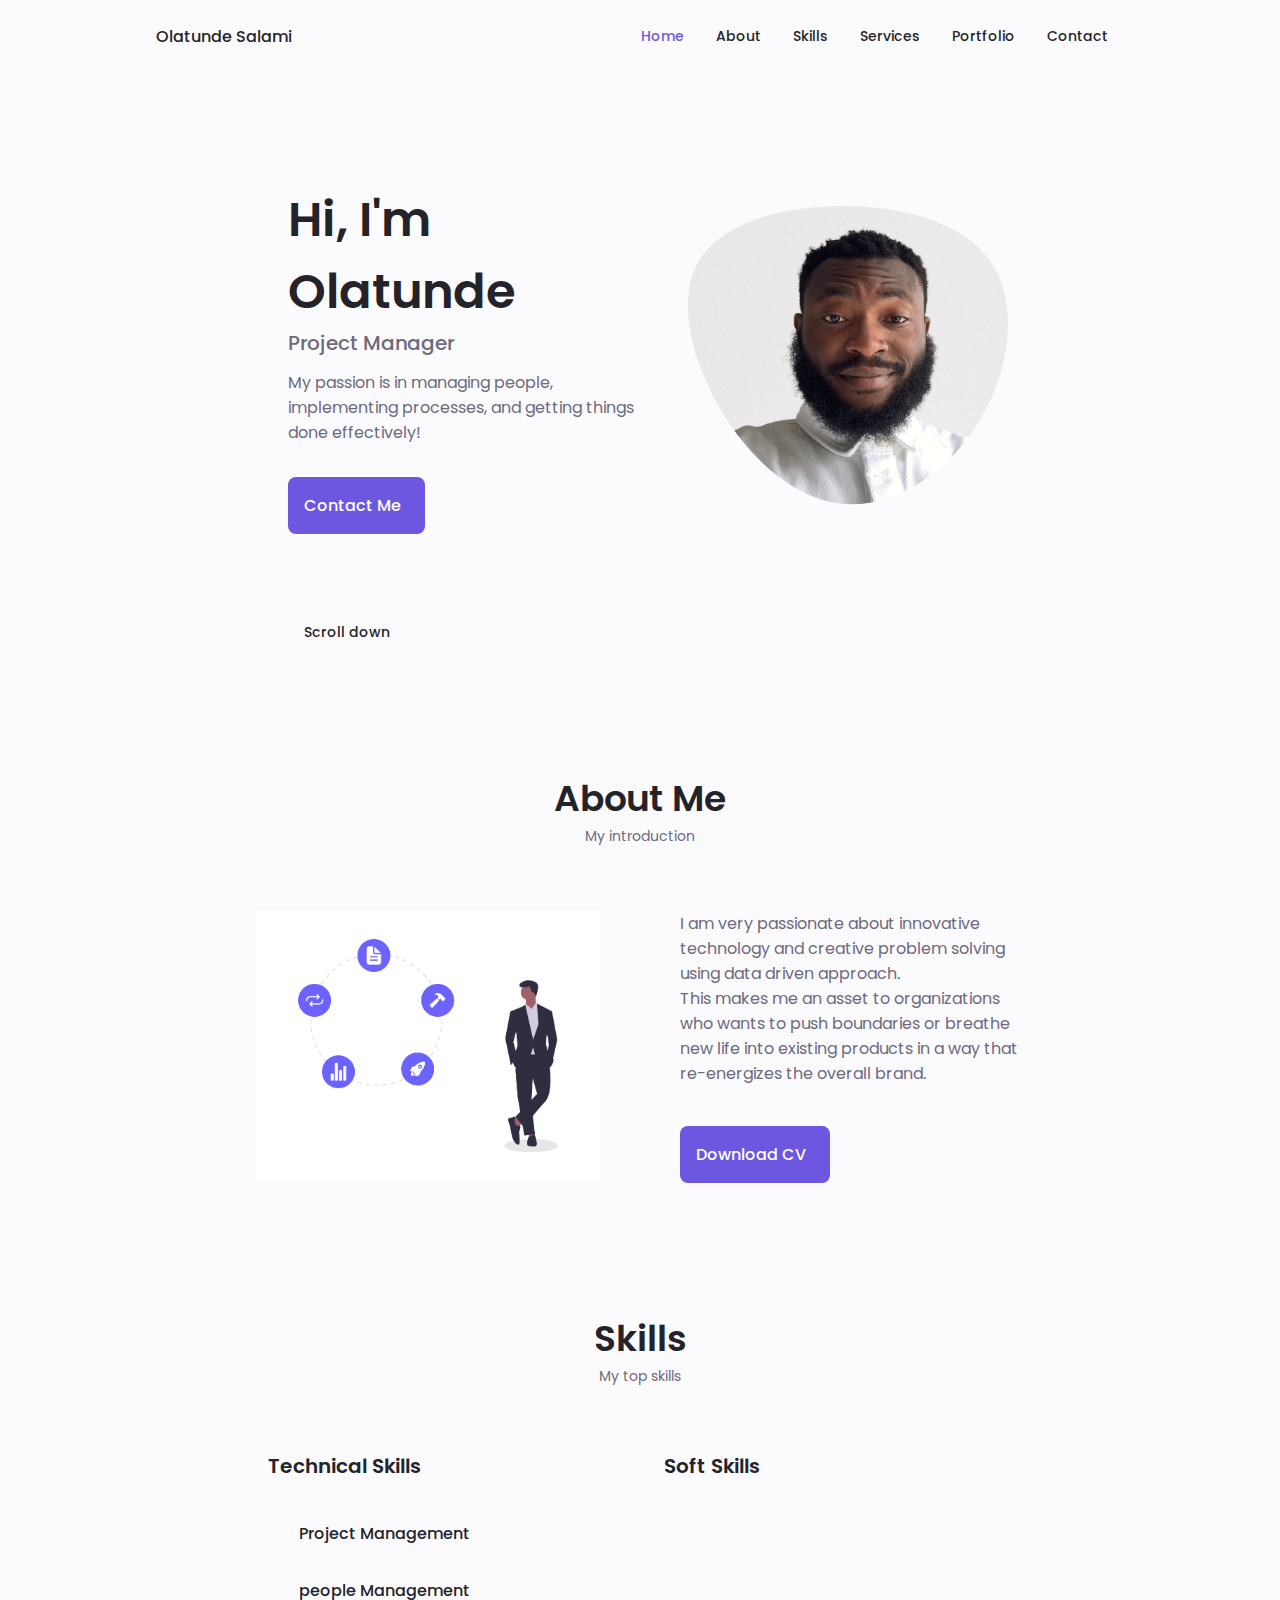
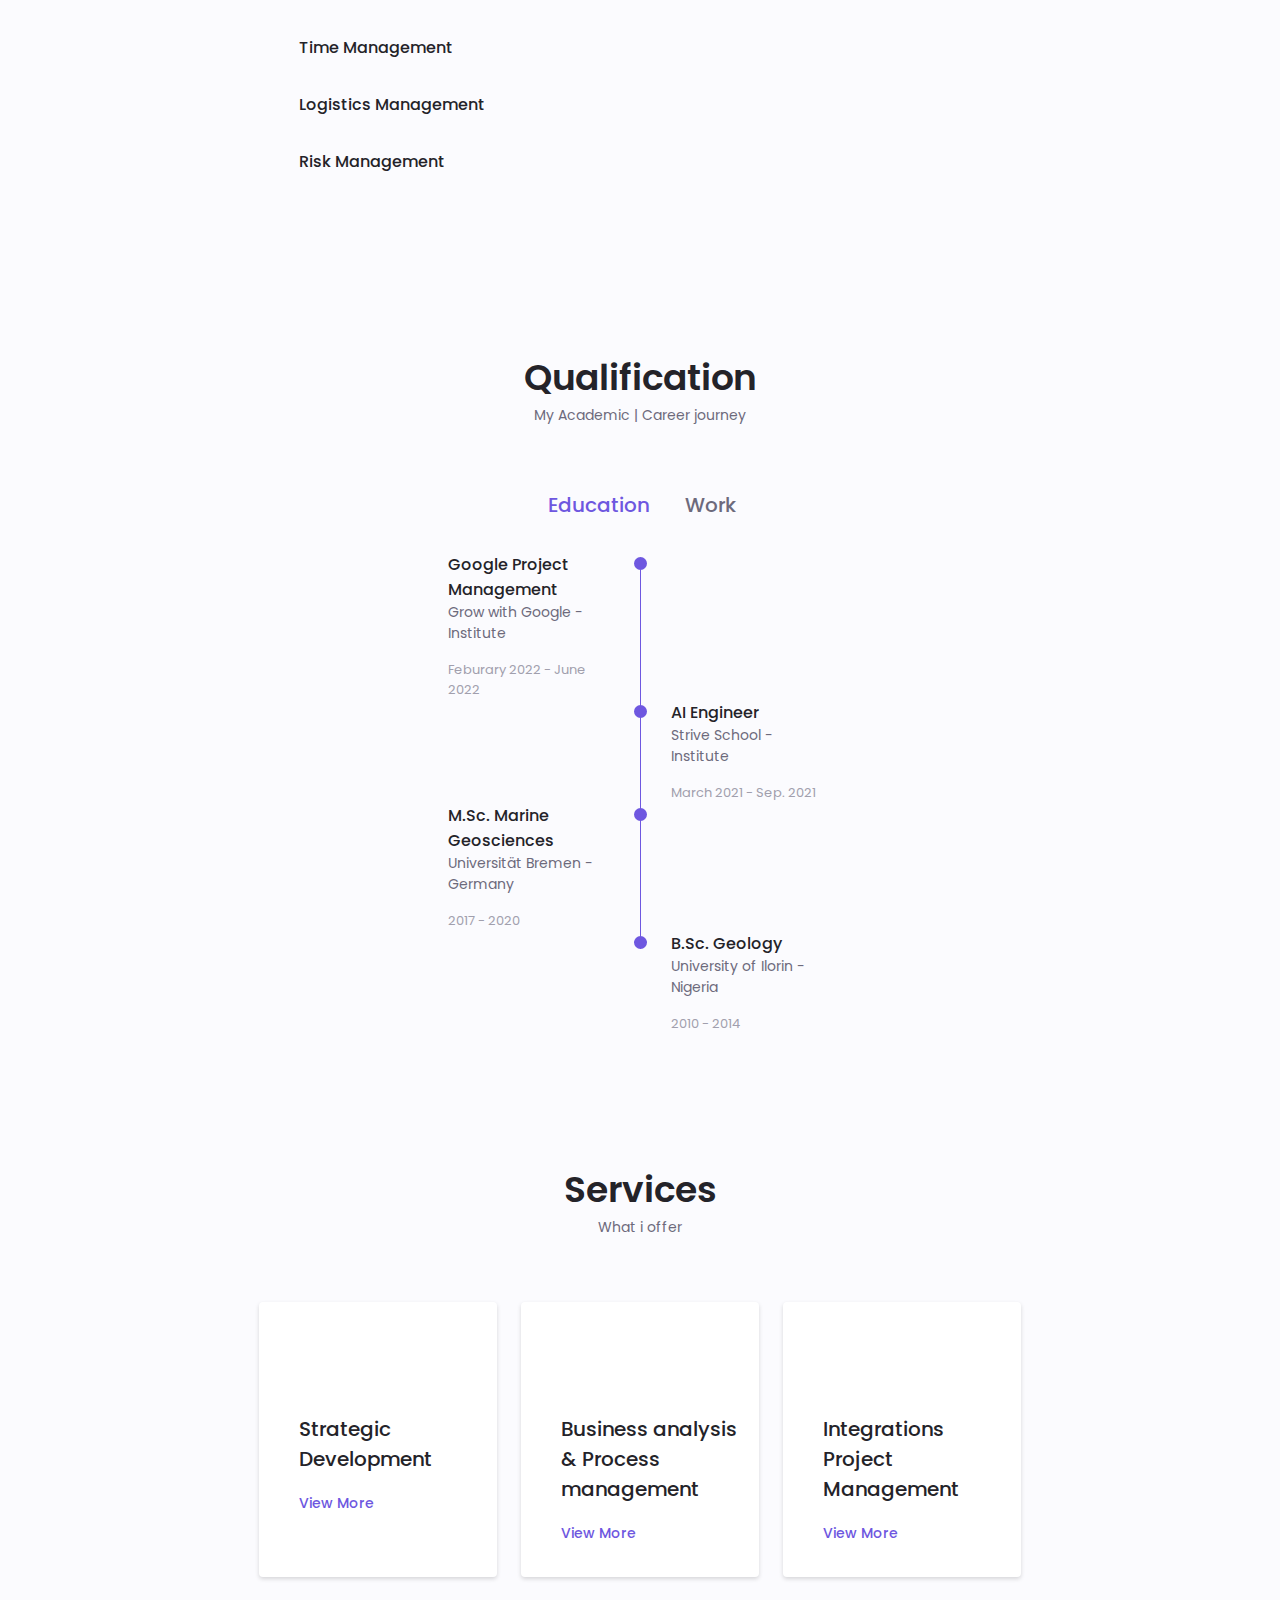
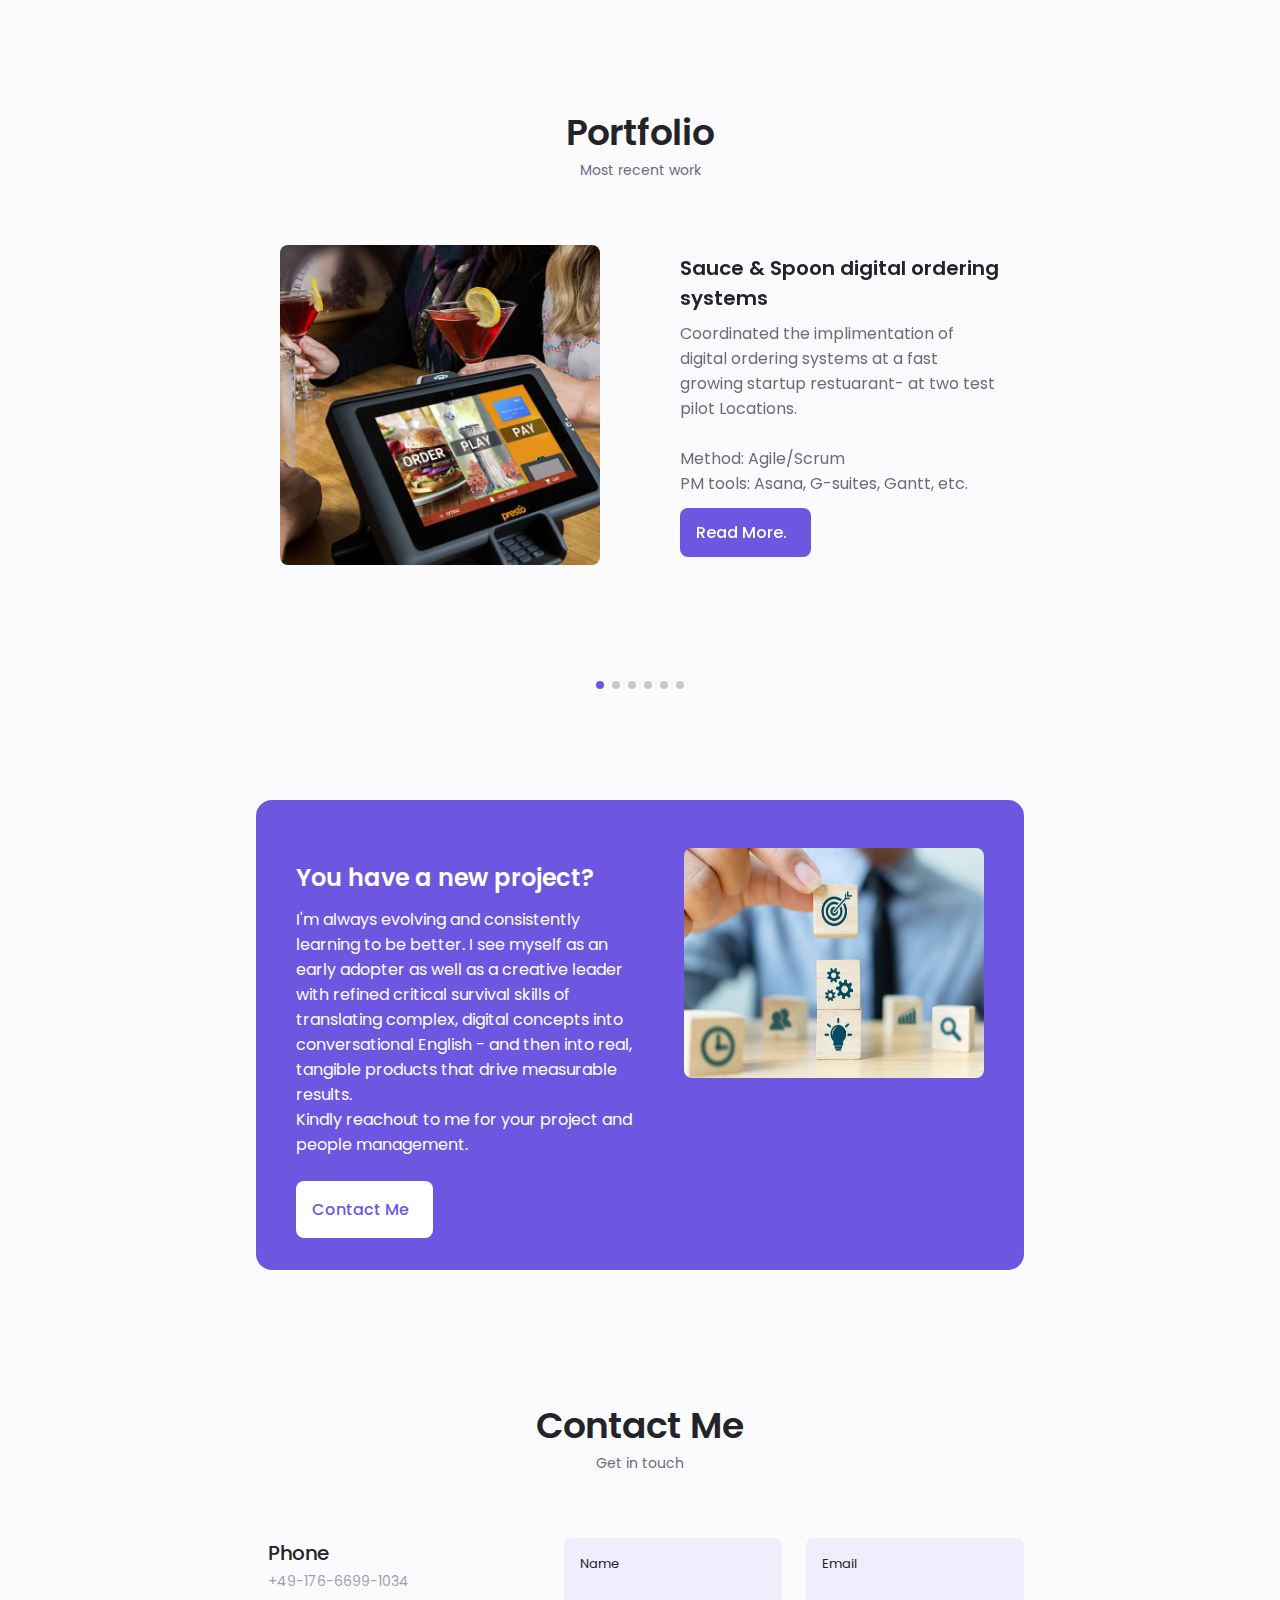
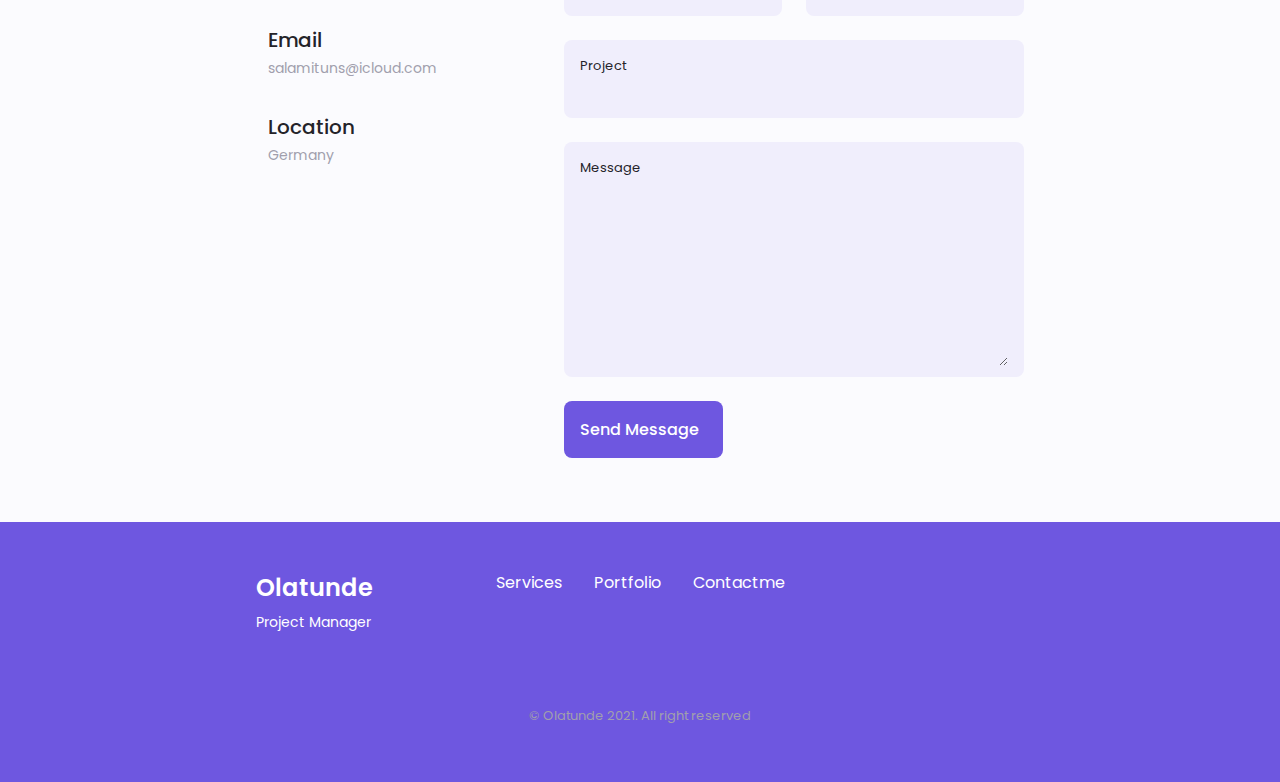
==== commit 7918921d: "updated index file" ====
--- a/index.html
+++ b/index.html
@@ -82,7 +82,7 @@
                 <div class="home__container container grid">
                     <div class="home__content grid">
                         <div class="home__social">
-                            <a href="https://www.linkedin.com/in/olatunde-salami/" target="_blank" class="home__social-icon">
+                            <a href="https://www.linkedin.com/in/salamituns/" target="_blank" class="home__social-icon">
                                 <i class="uil uil-linkedin-alt"></i>
                             </a>
     
@@ -476,7 +476,7 @@
                             <!--=============== Experience 1 ===============-->
                             <div class="qualification__data">
                                 <div>
-                                    <h3 class="qualification__title">Project Manager - Branch development Operations</h3>
+                                    <h3 class="qualification__title">Branch Operations Manager</h3>
                                     <span class="qualification__subtitle">Getir Germany GmbH- Germany</span>
                                     <div class="qualification__calendar">
                                         <i class="uil uil-calendar-alt"></i>
@@ -500,11 +500,11 @@
                                 </div>
 
                                 <div>
-                                    <h3 class="qualification__title">Project Manager - Market research & Business development</h3>
+                                    <h3 class="qualification__title">IT Project Manager - Market research & Business development</h3>
                                     <span class="qualification__subtitle">Tokunbo- Germany</span>
                                     <div class="qualification__calendar">
                                         <i class="uil uil-calendar-alt"></i>
-                                        Sep. 2021 - April. 2022
+                                        Aug. 2021 - Nov. 2021
                                     </div>
                                 </div>
                             </div>
@@ -521,16 +521,17 @@
                                 </div>
                                 <div>
                                     <span class="qualification__rounder"></span>
-                                    <span class="qualification__line"></span>
+                                    <!--<span class="qualification__line"></span>-->
                                 </div>
                             </div>
                             <!--=============== Experience 4 ===============-->
-                            <div class="qualification__data">
+                            
+                            <!--<div class="qualification__data">
                                 <div></div>
 
                                 <div class="qualification__time">
                                     <span class="qualification__rounder"></span>
-                                    <!-- <span class="qualification__line"></span> -->
+                                     <span class="qualification__line"></span> 
                                 </div>
                                 <div>
                                     <h3 class="qualification__title">Operations Associate</h3>
@@ -540,7 +541,24 @@
                                         2018-2019
                                     </div>
                                 </div>
-                            </div>
+                            </div> -->
+
+                            <!--<div class="qualification__data">
+                                <div></div>
+
+                                <div class="qualification__time">
+                                    <span class="qualification__rounder"></span>
+                                     <span class="qualification__line"></span> 
+                                </div>
+                                <div>
+                                    <h3 class="qualification__title">Research & Data Analysts</h3>
+                                    <span class="qualification__subtitle">Marum Research Institute - Germany</span>
+                                    <div class="qualification__calendar">
+                                        <i class="uil uil-calendar-alt"></i>
+                                        2019-2020
+                                    </div>
+                                </div>
+                            </div> -->
                         </div>
                     </div>
                 </div>
@@ -975,7 +993,7 @@
                             <i class="uil uil-map-marker contact__icon"></i>
                             <div>
                                 <h3 class="contact__title">Location</h3>
-                                <span class="contact__subtitle">Munich, Germany</span>
+                                <span class="contact__subtitle">Germany</span>
                             </div>
                         </div>
                     </div>
@@ -1034,7 +1052,7 @@
                     </ul>
 
                     <div class="footer__socials">
-                        <a href="https://www.linkedin.com/in/olatunde-salami//" target="_blank" class="footer__social">
+                        <a href="https://www.linkedin.com/in/salamituns/" target="_blank" class="footer__social">
                             <i class="uil uil-linkedin-alt"></i>
                         </a>
                         <a href="https://github.com/salamituns" target="_blank" class="footer__social">
